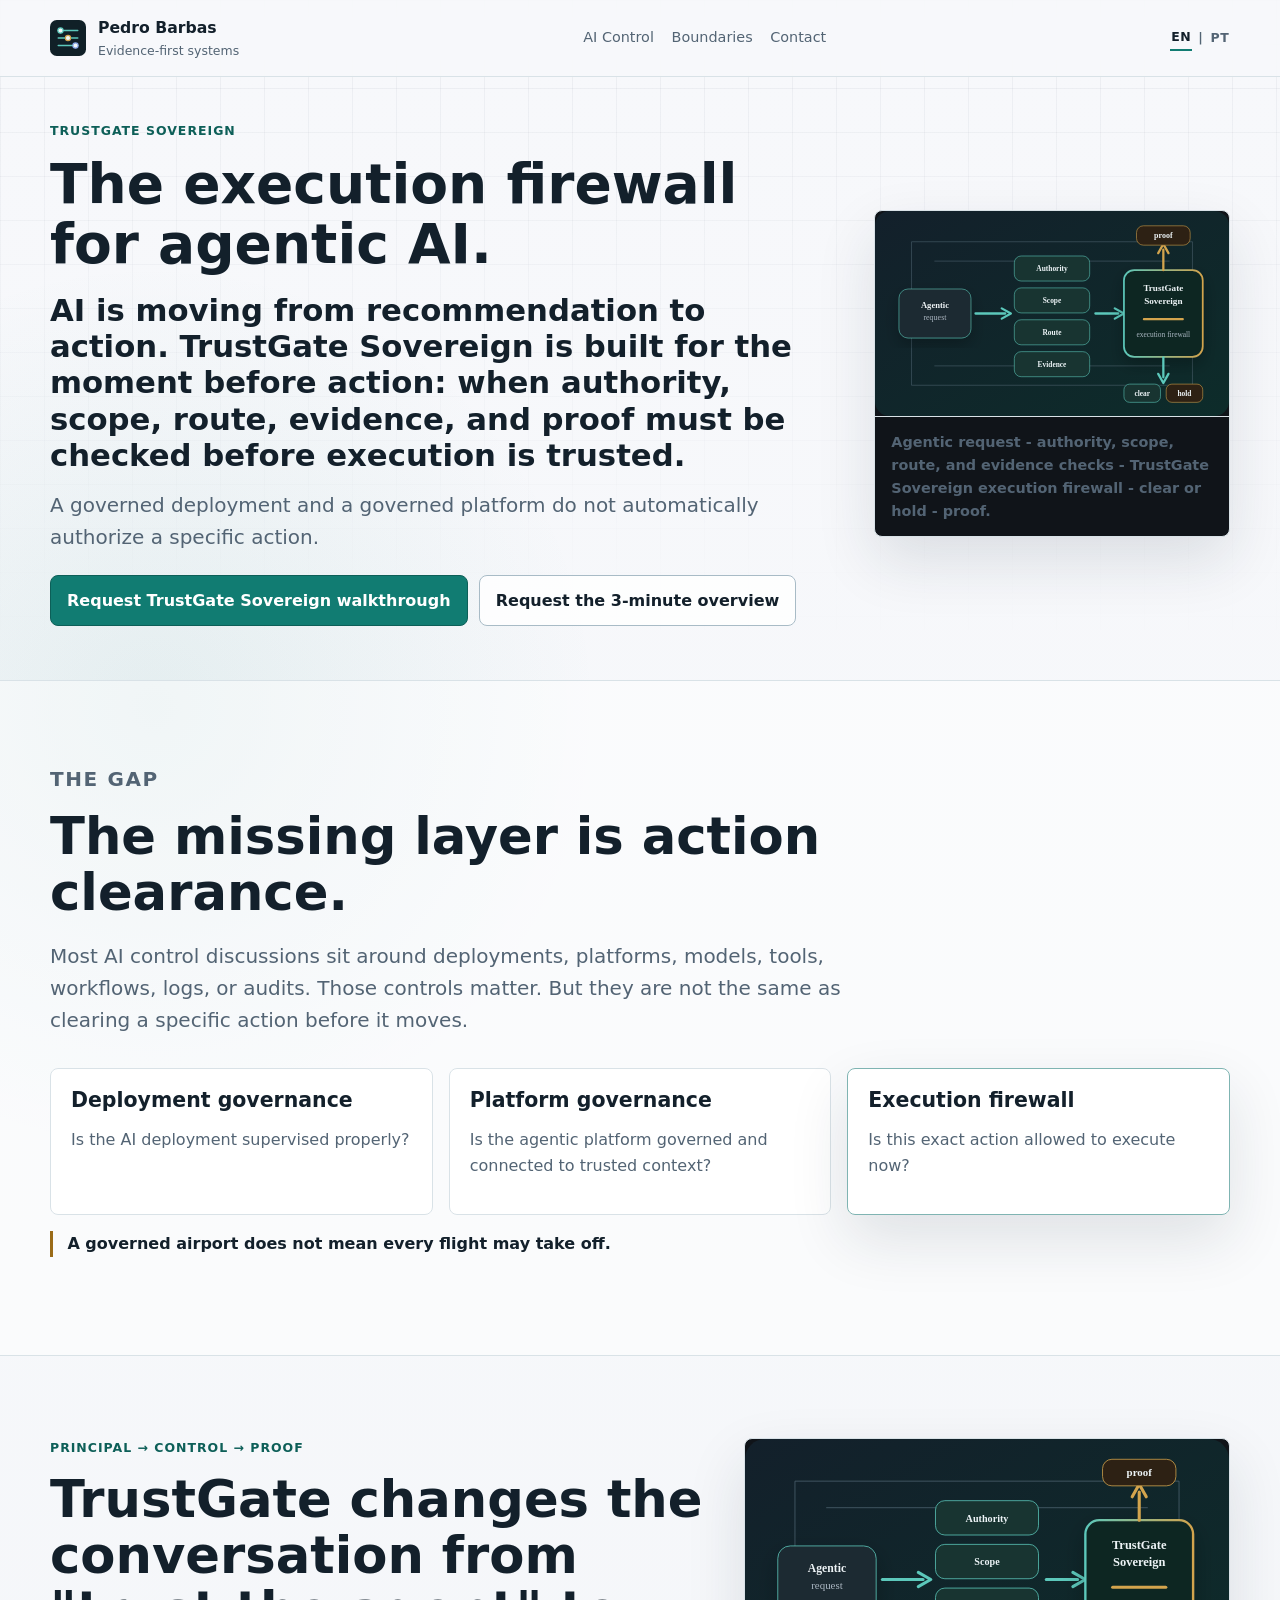
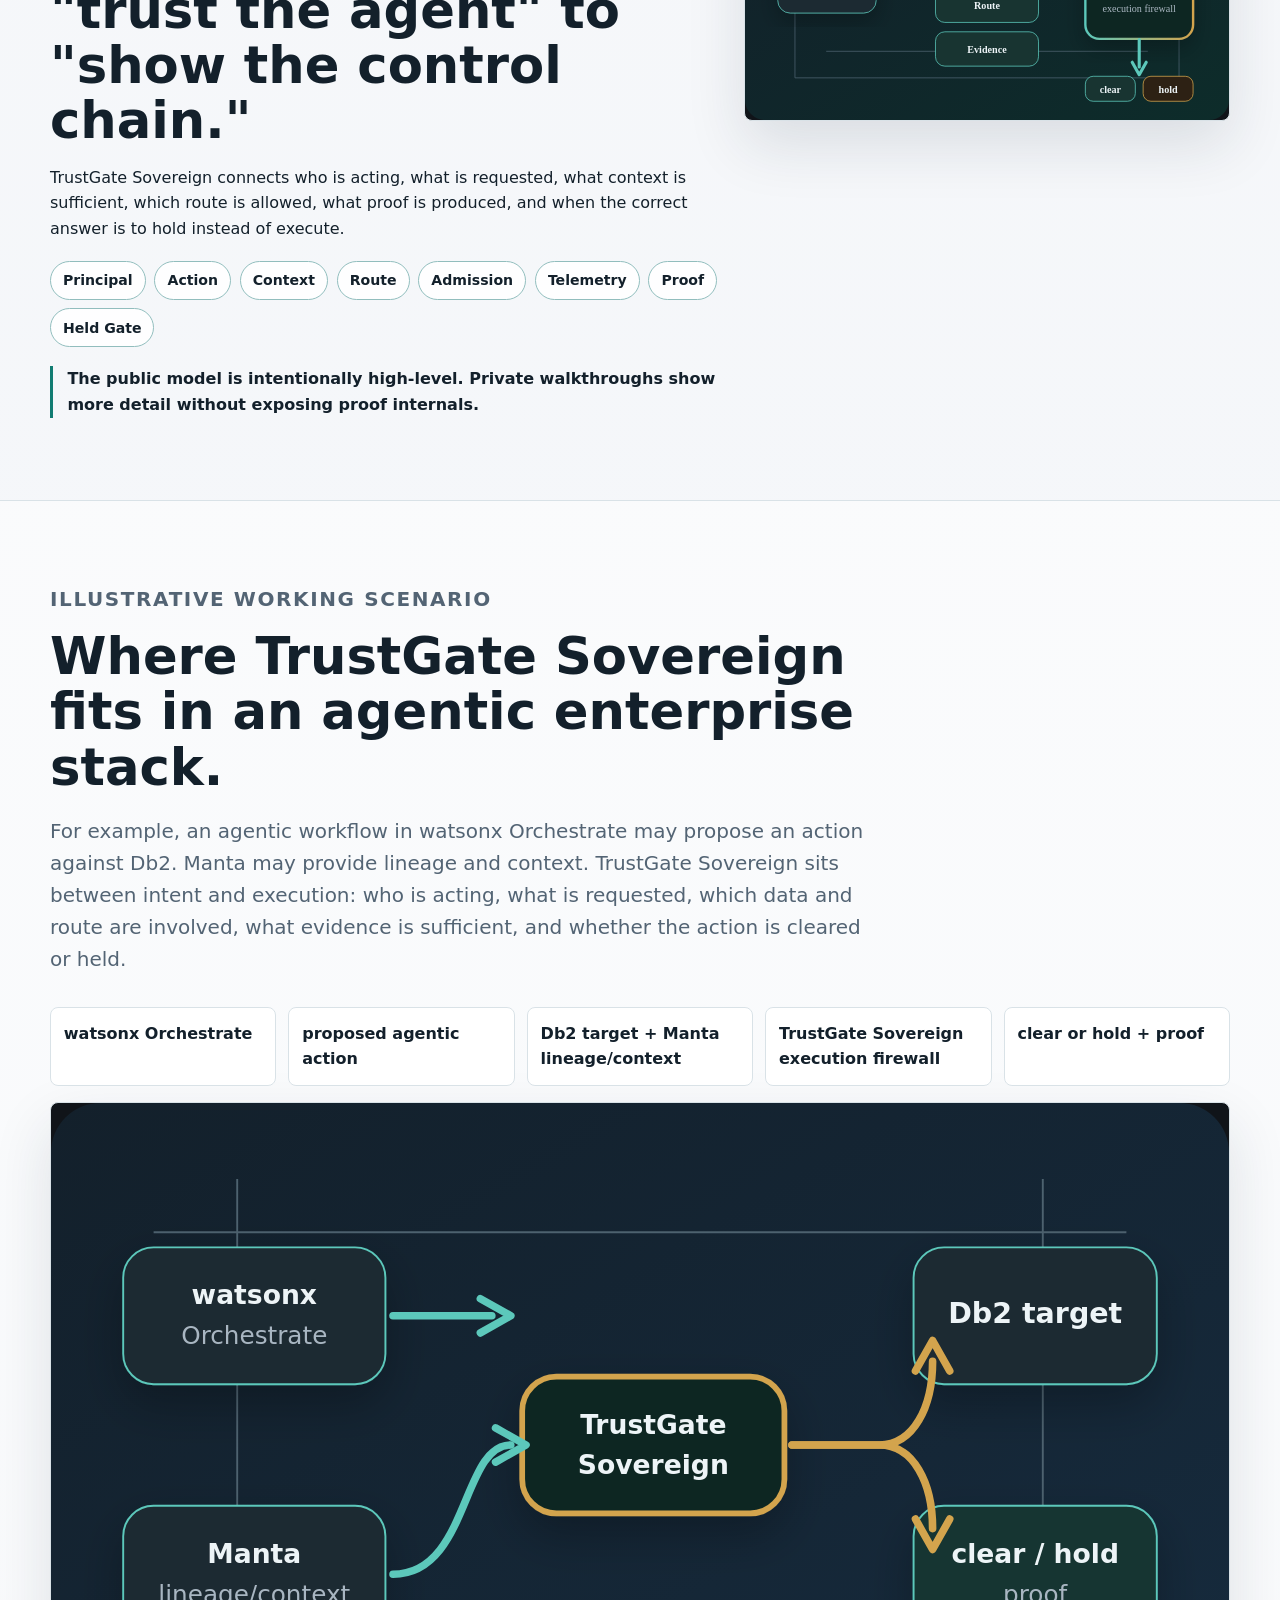
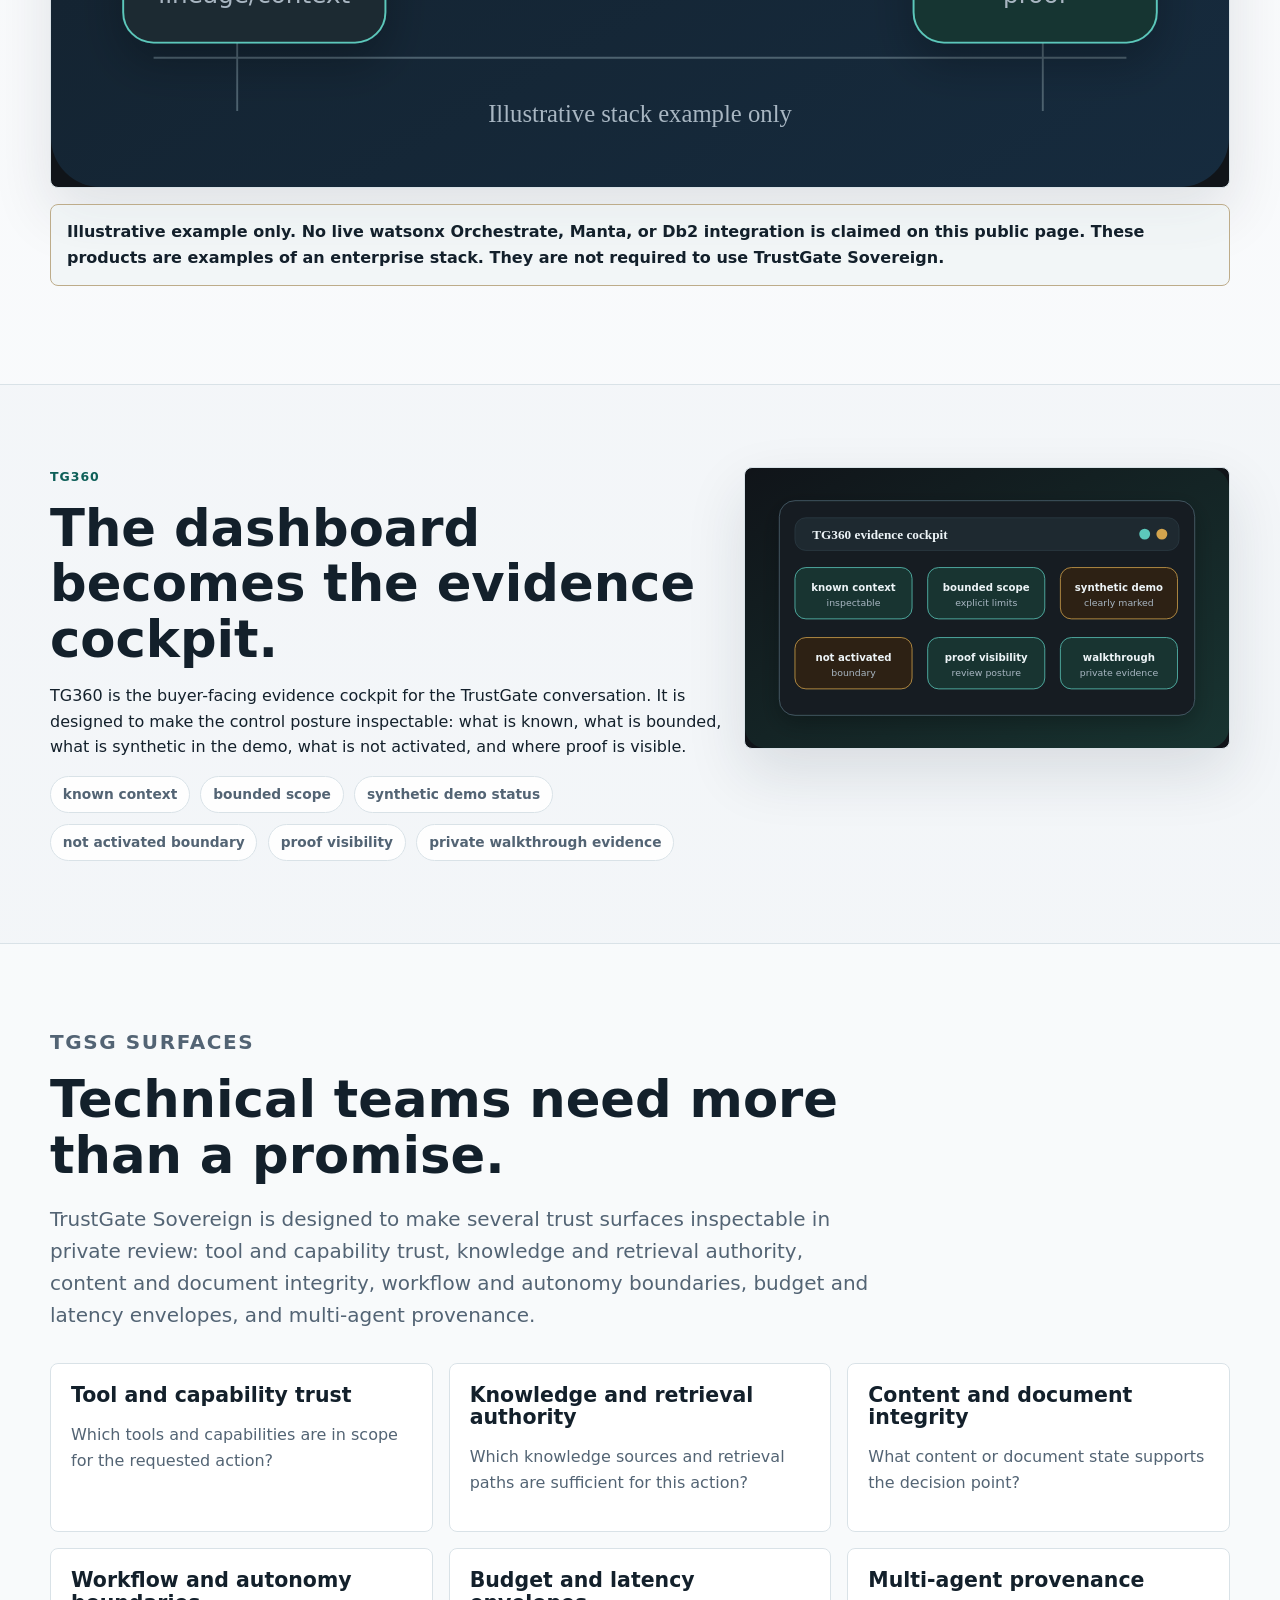
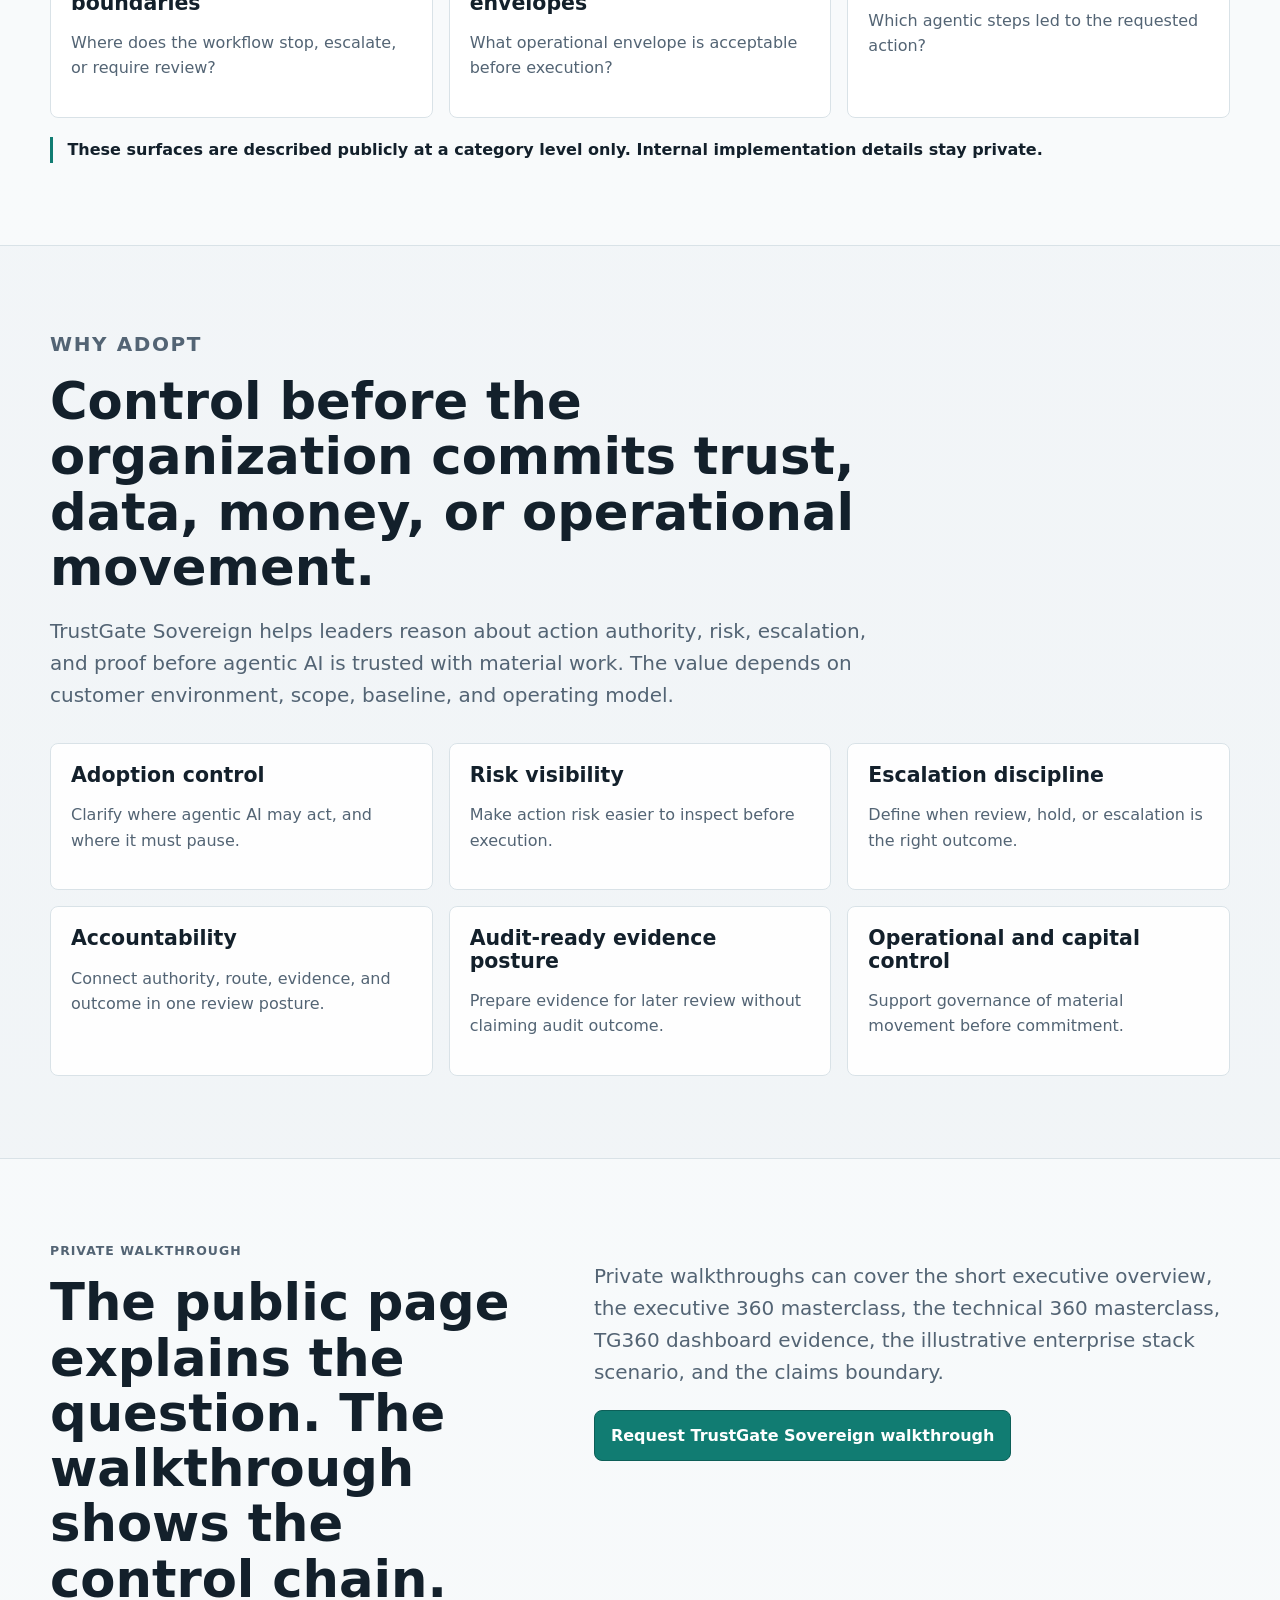
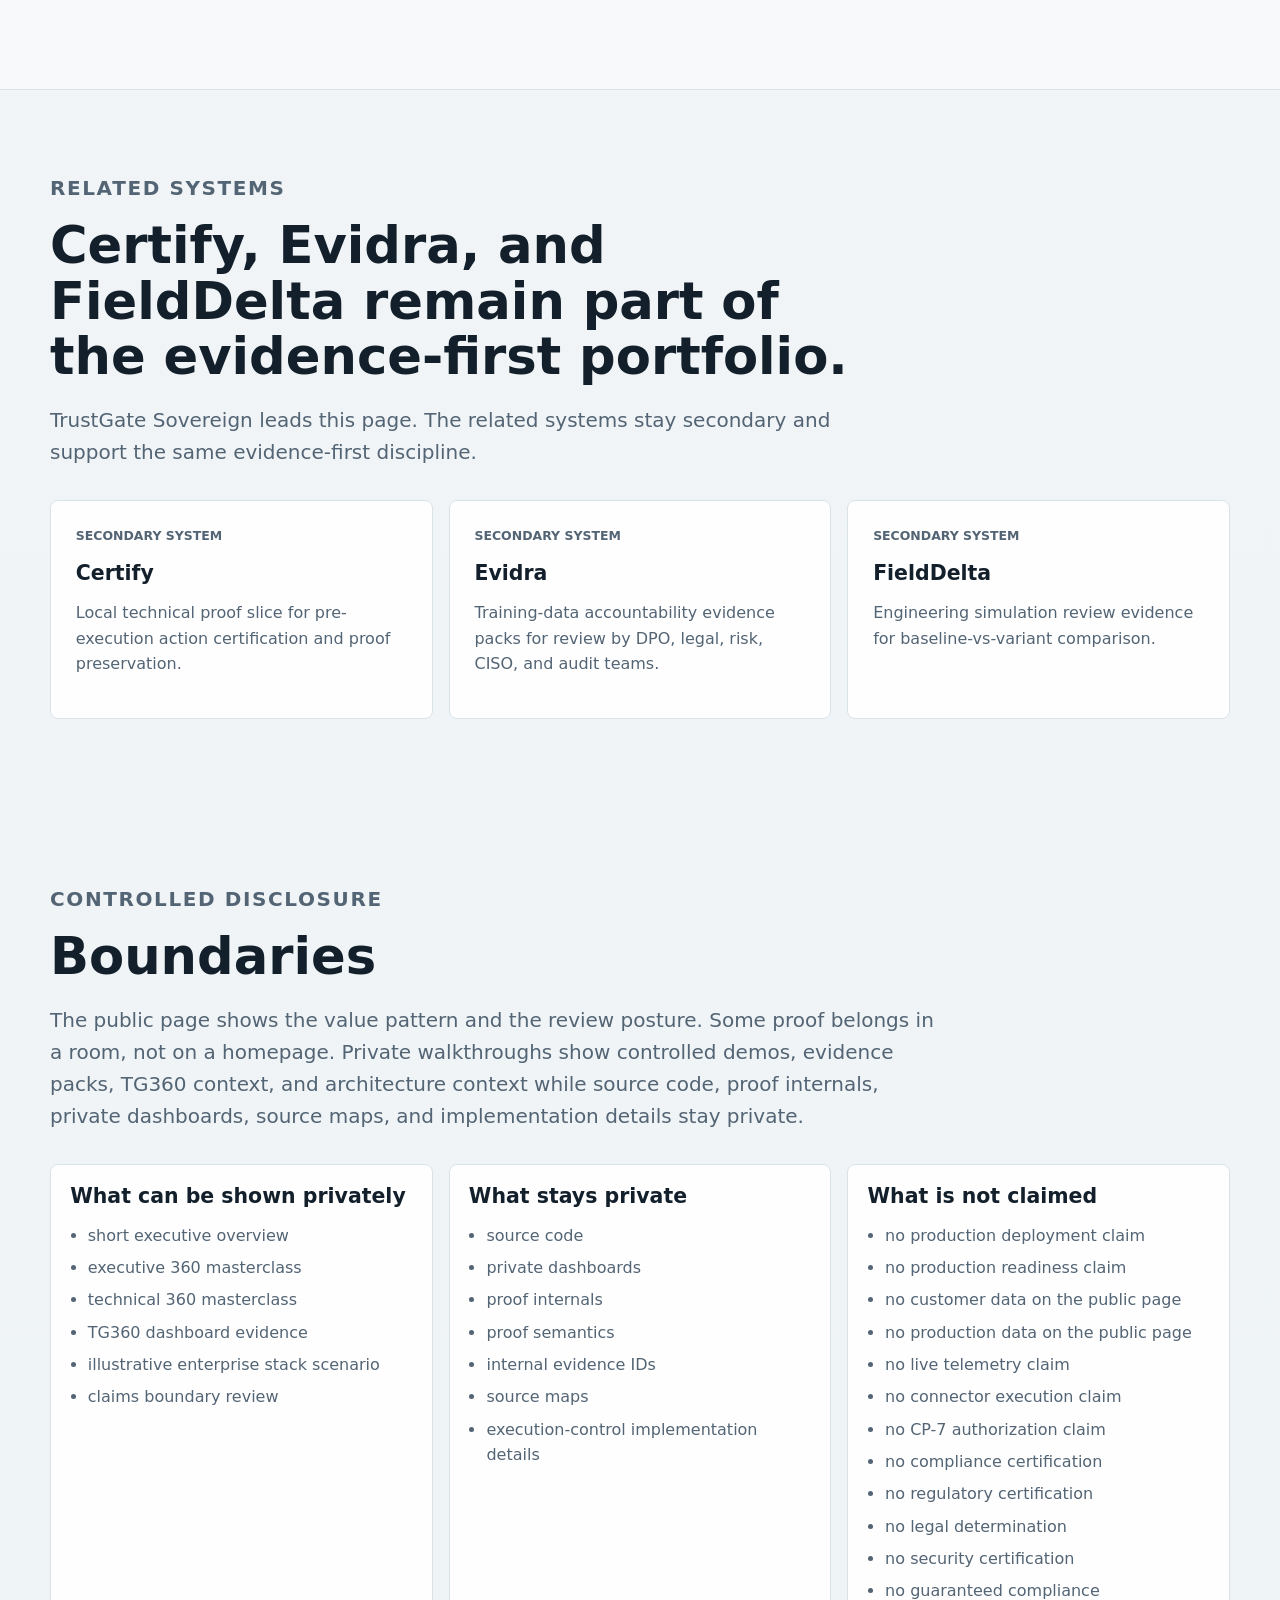
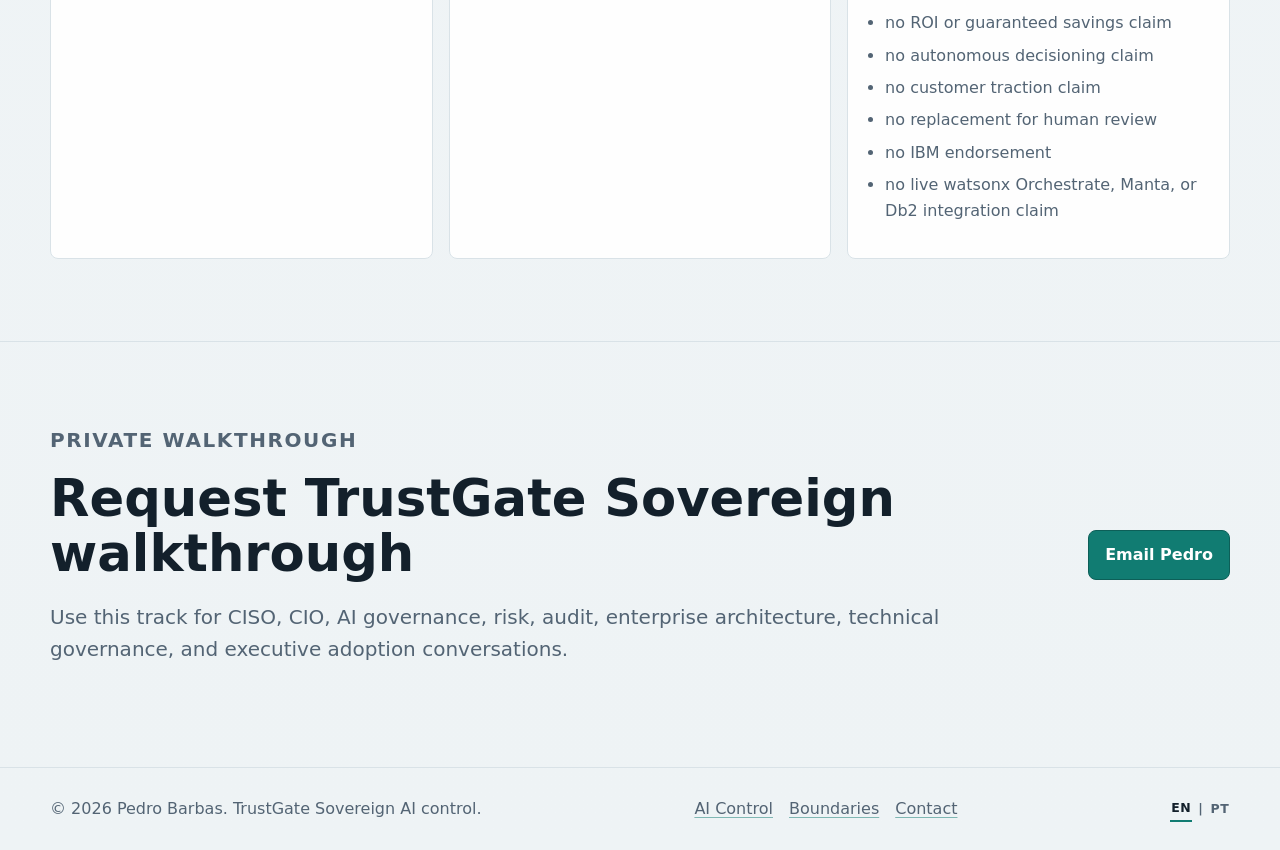
==== ai-control/index.html @ 062d4af6 "chore(public-surface): establish reviewed bilingual public baseline" ====
<!doctype html>
<html lang="en">
  <head>
    <meta charset="utf-8">
    <meta name="viewport" content="width=device-width, initial-scale=1">
    <title>TrustGate Sovereign | Execution firewall for agentic AI</title>
    <meta
      name="description"
      content="TrustGate Sovereign is the execution firewall for agentic AI: action clearance, control-chain evidence, TG360 cockpit review, and public-safe boundaries before execution is trusted."
    >
    <meta property="og:title" content="TrustGate Sovereign | Execution firewall for agentic AI">
    <meta
      property="og:description"
      content="Action clearance for agentic AI: Principal, Control, Proof, TG360 evidence cockpit, and controlled private walkthroughs."
    >
    <meta property="og:type" content="website">
    <meta property="og:image" content="../assets/og-image.svg">
    <meta name="twitter:card" content="summary_large_image">
    <link rel="icon" href="../assets/favicon.svg" type="image/svg+xml">
    <link rel="stylesheet" href="../styles.css">
    <link rel="alternate" hreflang="en" href="/ai-control/">
    <link rel="alternate" hreflang="pt-PT" href="/pt/ai-control/">
  </head>
  <body>
    <a class="skip-link" href="#main">Skip to content</a>

    <header class="site-header" aria-label="Primary">
      <nav class="nav-shell">
        <div class="brand-link" aria-label="Pedro Barbas">
          <img src="../assets/mark.svg" alt="" width="36" height="36">
          <span>
            <strong>Pedro Barbas</strong>
            <span>Evidence-first systems</span>
          </span>
        </div>
        <div class="nav-links" aria-label="Site sections">
          <a href="../ai-control/">AI Control</a>
          <a href="#boundaries">Boundaries</a>
          <a href="#contact">Contact</a>
        </div>
        <div class="language-switcher" aria-label="Language selector">
          <span class="current" aria-current="true">EN</span>
          <span aria-hidden="true">|</span>
          <a href="/pt/ai-control/" lang="pt-PT" hreflang="pt-PT">PT</a>
        </div>
      </nav>
    </header>

    <main id="main">
      <section class="hero track-hero sovereign-hero section-band" id="top" aria-labelledby="hero-title">
        <div class="page-shell track-hero-grid">
          <div class="hero-copy">
            <p class="eyebrow">TrustGate Sovereign</p>
            <h1 id="hero-title">The execution firewall for agentic AI.</h1>
            <p class="hero-statement">
              AI is moving from recommendation to action. TrustGate Sovereign is built for the moment before action: when authority, scope, route, evidence, and proof must be checked before execution is trusted.
            </p>
            <p class="hero-subtitle">
              A governed deployment and a governed platform do not automatically authorize a specific action.
            </p>
            <div class="cta-row">
              <a class="button primary" href="mailto:pedro.m.barbas@gmail.com?subject=TrustGate%20Sovereign%20private%20walkthrough">Request TrustGate Sovereign walkthrough</a>
              <a class="button secondary" href="mailto:pedro.m.barbas@gmail.com?subject=TrustGate%20Sovereign%203-minute%20overview">Request the 3-minute overview</a>
            </div>
          </div>

          <figure class="visual-panel hero-visual">
            <img
              src="../assets/trustgate-sovereign-execution-firewall.svg"
              alt="Abstract TrustGate Sovereign execution firewall from agentic request through checks, clear or hold, and proof."
              width="620"
              height="360"
            >
            <figcaption>Agentic request - authority, scope, route, and evidence checks - TrustGate Sovereign execution firewall - clear or hold - proof.</figcaption>
          </figure>
        </div>
      </section>

      <section class="section-band focus-band" aria-labelledby="gap-title">
        <div class="page-shell">
          <div class="section-heading">
            <p class="eyebrow">The gap</p>
            <h2 id="gap-title">The missing layer is action clearance.</h2>
            <p>
              Most AI control discussions sit around deployments, platforms, models, tools, workflows, logs, or audits. Those controls matter. But they are not the same as clearing a specific action before it moves.
            </p>
          </div>

          <div class="sovereign-grid">
            <article class="sovereign-card">
              <h3>Deployment governance</h3>
              <p>Is the AI deployment supervised properly?</p>
            </article>
            <article class="sovereign-card">
              <h3>Platform governance</h3>
              <p>Is the agentic platform governed and connected to trusted context?</p>
            </article>
            <article class="sovereign-card featured">
              <h3>Execution firewall</h3>
              <p>Is this exact action allowed to execute now?</p>
            </article>
          </div>

          <p class="sovereign-note">A governed airport does not mean every flight may take off.</p>
        </div>
      </section>

      <section class="section-band" aria-labelledby="chain-title">
        <div class="page-shell sovereign-visual-row">
          <div>
            <p class="eyebrow">Principal &rarr; Control &rarr; Proof</p>
            <h2 id="chain-title">TrustGate changes the conversation from "trust the agent" to "show the control chain."</h2>
            <p>
              TrustGate Sovereign connects who is acting, what is requested, what context is sufficient, which route is allowed, what proof is produced, and when the correct answer is to hold instead of execute.
            </p>
            <div class="control-chain" aria-label="TrustGate Sovereign control chain">
              <span>Principal</span>
              <span>Action</span>
              <span>Context</span>
              <span>Route</span>
              <span>Admission</span>
              <span>Telemetry</span>
              <span>Proof</span>
              <span>Held Gate</span>
            </div>
            <p class="boundary-note">The public model is intentionally high-level. Private walkthroughs show more detail without exposing proof internals.</p>
          </div>
          <figure class="visual-panel hero-visual">
            <img
              src="../assets/trustgate-sovereign-execution-firewall.svg"
              alt="Public-safe control chain from principal and action context to held gate and proof."
              width="620"
              height="360"
            >
          </figure>
        </div>
      </section>

      <section class="section-band focus-band" aria-labelledby="scenario-title">
        <div class="page-shell">
          <div class="section-heading">
            <p class="eyebrow">Illustrative working scenario</p>
            <h2 id="scenario-title">Where TrustGate Sovereign fits in an agentic enterprise stack.</h2>
            <p>
              For example, an agentic workflow in watsonx Orchestrate may propose an action against Db2. Manta may provide lineage and context. TrustGate Sovereign sits between intent and execution: who is acting, what is requested, which data and route are involved, what evidence is sufficient, and whether the action is cleared or held.
            </p>
          </div>

          <div class="sovereign-flow" aria-label="Illustrative enterprise stack flow">
            <span>watsonx Orchestrate</span>
            <span>proposed agentic action</span>
            <span>Db2 target + Manta lineage/context</span>
            <span>TrustGate Sovereign execution firewall</span>
            <span>clear or hold + proof</span>
          </div>

          <figure class="visual-panel hero-visual">
            <img
              src="../assets/trustgate-sovereign-working-example.svg"
              alt="Illustrative enterprise stack showing watsonx Orchestrate, Manta context, Db2, TrustGate Sovereign, clear or hold, and proof."
              width="620"
              height="360"
            >
          </figure>

          <p class="scenario-note">Illustrative example only. No live watsonx Orchestrate, Manta, or Db2 integration is claimed on this public page. These products are examples of an enterprise stack. They are not required to use TrustGate Sovereign.</p>
        </div>
      </section>

      <section class="section-band" aria-labelledby="tg360-title">
        <div class="page-shell sovereign-visual-row">
          <div>
            <p class="eyebrow">TG360</p>
            <h2 id="tg360-title">The dashboard becomes the evidence cockpit.</h2>
            <p>
              TG360 is the buyer-facing evidence cockpit for the TrustGate conversation. It is designed to make the control posture inspectable: what is known, what is bounded, what is synthetic in the demo, what is not activated, and where proof is visible.
            </p>
            <div class="chip-grid" aria-label="TG360 public evidence signals">
              <span>known context</span>
              <span>bounded scope</span>
              <span>synthetic demo status</span>
              <span>not activated boundary</span>
              <span>proof visibility</span>
              <span>private walkthrough evidence</span>
            </div>
          </div>
          <figure class="visual-panel hero-visual">
            <img
              src="../assets/tg360-evidence-cockpit.svg"
              alt="Abstract TG360 evidence cockpit with known context, bounded scope, synthetic demo status, not activated boundary, proof visibility, and private walkthrough evidence."
              width="620"
              height="360"
            >
          </figure>
        </div>
      </section>

      <section class="section-band focus-band" aria-labelledby="tgsg-title">
        <div class="page-shell">
          <div class="section-heading">
            <p class="eyebrow">TGSG surfaces</p>
            <h2 id="tgsg-title">Technical teams need more than a promise.</h2>
            <p>
              TrustGate Sovereign is designed to make several trust surfaces inspectable in private review: tool and capability trust, knowledge and retrieval authority, content and document integrity, workflow and autonomy boundaries, budget and latency envelopes, and multi-agent provenance.
            </p>
          </div>
          <div class="sovereign-grid">
            <article class="sovereign-card"><h3>Tool and capability trust</h3><p>Which tools and capabilities are in scope for the requested action?</p></article>
            <article class="sovereign-card"><h3>Knowledge and retrieval authority</h3><p>Which knowledge sources and retrieval paths are sufficient for this action?</p></article>
            <article class="sovereign-card"><h3>Content and document integrity</h3><p>What content or document state supports the decision point?</p></article>
            <article class="sovereign-card"><h3>Workflow and autonomy boundaries</h3><p>Where does the workflow stop, escalate, or require review?</p></article>
            <article class="sovereign-card"><h3>Budget and latency envelopes</h3><p>What operational envelope is acceptable before execution?</p></article>
            <article class="sovereign-card"><h3>Multi-agent provenance</h3><p>Which agentic steps led to the requested action?</p></article>
          </div>
          <p class="boundary-note">These surfaces are described publicly at a category level only. Internal implementation details stay private.</p>
        </div>
      </section>

      <section class="section-band" aria-labelledby="adopt-title">
        <div class="page-shell">
          <div class="section-heading">
            <p class="eyebrow">Why adopt</p>
            <h2 id="adopt-title">Control before the organization commits trust, data, money, or operational movement.</h2>
            <p>
              TrustGate Sovereign helps leaders reason about action authority, risk, escalation, and proof before agentic AI is trusted with material work. The value depends on customer environment, scope, baseline, and operating model.
            </p>
          </div>
          <div class="sovereign-grid">
            <article class="sovereign-card"><h3>Adoption control</h3><p>Clarify where agentic AI may act, and where it must pause.</p></article>
            <article class="sovereign-card"><h3>Risk visibility</h3><p>Make action risk easier to inspect before execution.</p></article>
            <article class="sovereign-card"><h3>Escalation discipline</h3><p>Define when review, hold, or escalation is the right outcome.</p></article>
            <article class="sovereign-card"><h3>Accountability</h3><p>Connect authority, route, evidence, and outcome in one review posture.</p></article>
            <article class="sovereign-card"><h3>Audit-ready evidence posture</h3><p>Prepare evidence for later review without claiming audit outcome.</p></article>
            <article class="sovereign-card"><h3>Operational and capital control</h3><p>Support governance of material movement before commitment.</p></article>
          </div>
        </div>
      </section>

      <section class="section-band focus-band" aria-labelledby="walkthrough-title">
        <div class="page-shell split-section">
          <div>
            <p class="eyebrow">Private walkthrough</p>
            <h2 id="walkthrough-title">The public page explains the question. The walkthrough shows the control chain.</h2>
          </div>
          <div>
            <p class="section-lead">
              Private walkthroughs can cover the short executive overview, the executive 360 masterclass, the technical 360 masterclass, TG360 dashboard evidence, the illustrative enterprise stack scenario, and the claims boundary.
            </p>
            <div class="cta-row">
              <a class="button primary" href="mailto:pedro.m.barbas@gmail.com?subject=TrustGate%20Sovereign%20private%20walkthrough">Request TrustGate Sovereign walkthrough</a>
            </div>
          </div>
        </div>
      </section>

      <section class="section-band" aria-labelledby="related-title">
        <div class="page-shell">
          <div class="section-heading">
            <p class="eyebrow">Related systems</p>
            <h2 id="related-title">Certify, Evidra, and FieldDelta remain part of the evidence-first portfolio.</h2>
            <p>
              TrustGate Sovereign leads this page. The related systems stay secondary and support the same evidence-first discipline.
            </p>
          </div>
          <div class="secondary-system-grid">
            <article class="system-card">
              <div class="card-topline"><span>secondary system</span></div>
              <h3>Certify</h3>
              <p>Local technical proof slice for pre-execution action certification and proof preservation.</p>
            </article>
            <article class="system-card">
              <div class="card-topline"><span>secondary system</span></div>
              <h3>Evidra</h3>
              <p>Training-data accountability evidence packs for review by DPO, legal, risk, CISO, and audit teams.</p>
            </article>
            <article class="system-card">
              <div class="card-topline"><span>secondary system</span></div>
              <h3>FieldDelta</h3>
              <p>Engineering simulation review evidence for baseline-vs-variant comparison.</p>
            </article>
          </div>
        </div>
      </section>

      <section class="section-band" id="boundaries" aria-labelledby="boundaries-title">
        <div class="page-shell">
          <div class="section-heading compact">
            <p class="eyebrow">Controlled disclosure</p>
            <h2 id="boundaries-title">Boundaries</h2>
            <p>
              The public page shows the value pattern and the review posture. Some proof belongs in a room, not on a homepage. Private walkthroughs show controlled demos, evidence packs, TG360 context, and architecture context while source code, proof internals, private dashboards, source maps, and implementation details stay private.
            </p>
          </div>

          <div class="boundary-grid">
            <article>
              <h3>What can be shown privately</h3>
              <ul>
                <li>short executive overview</li>
                <li>executive 360 masterclass</li>
                <li>technical 360 masterclass</li>
                <li>TG360 dashboard evidence</li>
                <li>illustrative enterprise stack scenario</li>
                <li>claims boundary review</li>
              </ul>
            </article>
            <article>
              <h3>What stays private</h3>
              <ul>
                <li>source code</li>
                <li>private dashboards</li>
                <li>proof internals</li>
                <li>proof semantics</li>
                <li>internal evidence IDs</li>
                <li>source maps</li>
                <li>execution-control implementation details</li>
              </ul>
            </article>
            <article>
              <h3>What is not claimed</h3>
              <ul>
                <li>no production deployment claim</li>
                <li>no production readiness claim</li>
                <li>no customer data on the public page</li>
                <li>no production data on the public page</li>
                <li>no live telemetry claim</li>
                <li>no connector execution claim</li>
                <li>no CP-7 authorization claim</li>
                <li>no compliance certification</li>
                <li>no regulatory certification</li>
                <li>no legal determination</li>
                <li>no security certification</li>
                <li>no guaranteed compliance</li>
                <li>no ROI or guaranteed savings claim</li>
                <li>no autonomous decisioning claim</li>
                <li>no customer traction claim</li>
                <li>no replacement for human review</li>
                <li>no IBM endorsement</li>
                <li>no live watsonx Orchestrate, Manta, or Db2 integration claim</li>
              </ul>
            </article>
          </div>
        </div>
      </section>

      <section class="section-band contact-band" id="contact" aria-labelledby="contact-title">
        <div class="page-shell contact-shell">
          <div>
            <p class="eyebrow">Private walkthrough</p>
            <h2 id="contact-title">Request TrustGate Sovereign walkthrough</h2>
            <p>
              Use this track for CISO, CIO, AI governance, risk, audit, enterprise architecture, technical governance, and executive adoption conversations.
            </p>
          </div>
          <div class="contact-actions" aria-label="Contact options">
            <a class="button primary" href="mailto:pedro.m.barbas@gmail.com?subject=TrustGate%20Sovereign%20private%20walkthrough">Email Pedro</a>
          </div>
        </div>
      </section>
    </main>

    <footer class="site-footer">
      <div class="page-shell footer-shell">
        <p>&copy; 2026 Pedro Barbas. TrustGate Sovereign AI control.</p>
        <nav aria-label="Footer">
          <a href="../ai-control/">AI Control</a>
          <a href="#boundaries">Boundaries</a>
          <a href="#contact">Contact</a>
        </nav>
        <div class="language-switcher" aria-label="Language selector">
          <span class="current" aria-current="true">EN</span>
          <span aria-hidden="true">|</span>
          <a href="/pt/ai-control/" lang="pt-PT" hreflang="pt-PT">PT</a>
        </div>
      </div>
    </footer>
  </body>
</html>
---- styles.css ----
:root {
  color-scheme: light dark;
  --bg: #f7f8fb;
  --panel: #ffffff;
  --panel-strong: #eef3f5;
  --text: #13202b;
  --muted: #536474;
  --line: #d9e2e7;
  --line-strong: #a8bbc6;
  --accent: #117c72;
  --accent-strong: #0d5f58;
  --accent-soft: #dcefed;
  --gold: #9a6b18;
  --blue: #3b5f98;
  --shadow: 0 24px 60px rgba(28, 45, 58, 0.12);
  --radius: 8px;
  --max: 1180px;
}

@media (prefers-color-scheme: dark) {
  :root {
    --bg: #101419;
    --panel: #171d23;
    --panel-strong: #1e2930;
    --text: #edf4f7;
    --muted: #a8b6c2;
    --line: #2b3a43;
    --line-strong: #4d626f;
    --accent: #5cc8bb;
    --accent-strong: #8de0d6;
    --accent-soft: #183431;
    --gold: #d3a44d;
    --blue: #89a8e8;
    --shadow: 0 24px 60px rgba(0, 0, 0, 0.34);
  }
}

* {
  box-sizing: border-box;
}

html {
  scroll-behavior: smooth;
}

body {
  margin: 0;
  background:
    radial-gradient(circle at 12% 8%, rgba(17, 124, 114, 0.08), transparent 28rem),
    linear-gradient(180deg, var(--bg) 0%, var(--panel-strong) 100%);
  color: var(--text);
  font-family: ui-sans-serif, system-ui, -apple-system, BlinkMacSystemFont, "Segoe UI", sans-serif;
  line-height: 1.6;
}

body::before {
  position: fixed;
  inset: 0;
  z-index: -1;
  content: "";
  background-image:
    linear-gradient(rgba(83, 100, 116, 0.08) 1px, transparent 1px),
    linear-gradient(90deg, rgba(83, 100, 116, 0.08) 1px, transparent 1px);
  background-size: 44px 44px;
  mask-image: linear-gradient(180deg, rgba(0, 0, 0, 0.9), transparent 72%);
}

a {
  color: inherit;
  text-decoration-color: rgba(17, 124, 114, 0.5);
  text-underline-offset: 0.18em;
}

a:hover {
  text-decoration-color: currentColor;
}

a:focus-visible,
button:focus-visible {
  outline: 3px solid var(--accent);
  outline-offset: 4px;
}

.skip-link {
  position: absolute;
  top: 1rem;
  left: 1rem;
  z-index: 20;
  padding: 0.65rem 0.9rem;
  background: var(--panel);
  border: 1px solid var(--line);
  border-radius: var(--radius);
  transform: translateY(-140%);
}

.skip-link:focus {
  transform: translateY(0);
}

.site-header {
  position: sticky;
  top: 0;
  z-index: 10;
  border-bottom: 1px solid var(--line);
  background: color-mix(in srgb, var(--bg) 86%, transparent);
  backdrop-filter: blur(16px);
}

.nav-shell,
.page-shell {
  width: min(100% - 32px, var(--max));
  margin: 0 auto;
}

.nav-shell {
  display: flex;
  min-height: 76px;
  align-items: center;
  justify-content: space-between;
  gap: 1.5rem;
}

.brand-link {
  display: inline-flex;
  align-items: center;
  gap: 0.75rem;
  text-decoration: none;
}

.brand-link img {
  flex: 0 0 auto;
}

.brand-link strong,
.brand-link span span {
  display: block;
}

.brand-link strong {
  font-size: 0.98rem;
  letter-spacing: 0;
}

.brand-link span span {
  color: var(--muted);
  font-size: 0.78rem;
}

.nav-links {
  display: flex;
  flex-wrap: wrap;
  justify-content: flex-end;
  gap: 0.85rem 1.1rem;
  color: var(--muted);
  font-size: 0.9rem;
}

.nav-links a {
  text-decoration: none;
}

.language-switcher {
  display: inline-flex;
  align-items: center;
  gap: 0.4rem;
  color: var(--muted);
  font-size: 0.78rem;
  font-weight: 700;
  letter-spacing: 0.04em;
  text-transform: uppercase;
  white-space: nowrap;
}

.language-switcher a,
.language-switcher .current {
  padding: 0.1rem 0.05rem;
  text-decoration: none;
}

.language-switcher .current {
  color: var(--text);
  border-bottom: 2px solid var(--accent);
}

.language-switcher a:hover {
  color: var(--text);
}

.language-switcher a:focus-visible {
  outline: 3px solid var(--accent);
  outline-offset: 4px;
}

.section-band {
  padding: 82px 0;
}

.hero {
  min-height: auto;
  display: flex;
  align-items: center;
  padding: 44px 0 32px;
}

.hero-grid {
  display: grid;
  grid-template-columns: minmax(0, 1fr) minmax(300px, 0.52fr);
  gap: clamp(2rem, 4vw, 3.5rem);
  align-items: center;
}

.eyebrow {
  margin: 0 0 0.9rem;
  color: var(--accent-strong);
  font-size: 0.78rem;
  font-weight: 760;
  letter-spacing: 0.08em;
  text-transform: uppercase;
}

h1,
h2,
h3,
h4,
p {
  overflow-wrap: anywhere;
}

h1,
h2,
h3,
h4 {
  margin: 0;
  line-height: 1.08;
  letter-spacing: 0;
}

h1 {
  max-width: 980px;
  font-size: clamp(2.55rem, 4.3vw, 4.25rem);
}

h2 {
  font-size: clamp(2rem, 4vw, 3.6rem);
}

h3 {
  font-size: clamp(1.15rem, 1.6vw, 1.45rem);
}

h4 {
  font-size: 0.96rem;
}

.hero-subtitle,
.section-lead,
.section-heading p,
.contact-shell p {
  color: var(--muted);
  font-size: clamp(1.05rem, 1.6vw, 1.25rem);
}

.hero-subtitle {
  max-width: 760px;
  margin: 1rem 0 0;
}

.hub-hero {
  padding-bottom: 24px;
}

.hub-hero-grid,
.track-hero-grid {
  display: grid;
  grid-template-columns: minmax(0, 1fr) minmax(280px, 0.46fr);
  gap: clamp(2rem, 4vw, 3.5rem);
  align-items: center;
}

.identity-line {
  margin: 0.45rem 0 0;
  color: var(--muted);
  font-size: clamp(1.35rem, 2.4vw, 2rem);
  font-weight: 760;
}

.tagline {
  margin: 1.1rem 0 0;
  color: var(--accent-strong);
  font-size: clamp(1rem, 1.4vw, 1.18rem);
  font-weight: 820;
}

.hub-note {
  border: 1px solid color-mix(in srgb, var(--accent) 42%, var(--line));
  border-radius: var(--radius);
  padding: clamp(1rem, 2.2vw, 1.35rem);
  background: color-mix(in srgb, var(--panel) 90%, transparent);
  box-shadow: var(--shadow);
}

.hub-note span,
.route-kicker {
  display: block;
  color: var(--accent-strong);
  font-size: 0.76rem;
  font-weight: 840;
  letter-spacing: 0.08em;
  text-transform: uppercase;
}

.hub-note strong {
  display: block;
  margin-top: 0.7rem;
  font-size: clamp(1.15rem, 2vw, 1.55rem);
  line-height: 1.18;
}

.hero-statement {
  max-width: 900px;
  margin: 1.1rem 0 0;
  color: var(--text);
  font-size: clamp(1.35rem, 2.4vw, 2.05rem);
  font-weight: 820;
  line-height: 1.18;
}

.badge-row,
.cta-row,
.contact-actions {
  display: flex;
  flex-wrap: wrap;
  gap: 0.7rem;
}

.badge-row {
  margin: 1.2rem 0 0;
}

.badge-row span {
  display: inline-flex;
  min-height: 34px;
  align-items: center;
  border: 1px solid var(--line);
  border-radius: 999px;
  padding: 0.38rem 0.7rem;
  background: color-mix(in srgb, var(--panel) 78%, transparent);
  color: var(--muted);
  font-size: 0.84rem;
  font-weight: 680;
}

.cta-row {
  margin: 1.4rem 0 0;
}

.button {
  display: inline-flex;
  min-height: 46px;
  align-items: center;
  justify-content: center;
  border: 1px solid var(--line-strong);
  border-radius: var(--radius);
  padding: 0.72rem 1rem;
  font-weight: 760;
  text-decoration: none;
  text-align: center;
  overflow-wrap: anywhere;
  transition: background 140ms ease, border-color 140ms ease, transform 140ms ease;
}

.button:hover {
  transform: translateY(-1px);
}

.button.primary {
  border-color: var(--accent-strong);
  background: var(--accent);
  color: #ffffff;
}

.button.secondary {
  background: color-mix(in srgb, var(--panel) 80%, transparent);
}

.evidence-panel,
.visual-panel {
  border: 1px solid var(--line);
  border-radius: var(--radius);
  background: color-mix(in srgb, var(--panel) 88%, transparent);
  box-shadow: var(--shadow);
  overflow: hidden;
}

.visual-panel,
.card-visual {
  margin: 0;
}

.visual-panel img,
.card-visual img {
  display: block;
  width: 100%;
  height: auto;
}

.hero-visual {
  background: #101419;
}

.hero-visual figcaption {
  border-top: 1px solid var(--line);
  padding: 0.85rem 1rem;
  color: var(--muted);
  font-size: 0.9rem;
  font-weight: 680;
}

.route-band {
  padding-top: 42px;
}

.router-heading {
  max-width: 760px;
}

.route-grid {
  display: grid;
  grid-template-columns: repeat(2, minmax(0, 1fr));
  gap: 1rem;
  align-items: stretch;
}

.route-card {
  display: flex;
  min-height: 100%;
  flex-direction: column;
  gap: 1rem;
  border: 1px solid var(--line);
  border-radius: var(--radius);
  padding: clamp(1.15rem, 2.4vw, 1.55rem);
  background: color-mix(in srgb, var(--panel) 90%, transparent);
  border-color: color-mix(in srgb, var(--accent) 48%, var(--line));
  box-shadow: var(--shadow);
}

.route-card h3 {
  margin: 0;
  font-size: clamp(1.35rem, 2.1vw, 1.8rem);
}

.route-card p {
  margin: 0;
}

.route-card p:not(.route-kicker) {
  color: var(--muted);
}

.route-lead {
  color: var(--text);
  font-size: clamp(1.1rem, 1.7vw, 1.35rem);
  font-weight: 780;
}

.route-product-line {
  color: var(--text);
  font-weight: 760;
}

.route-card .button {
  align-self: flex-start;
  margin-top: auto;
}

.route-visual,
.route-icon {
  margin: 0;
  border: 1px solid var(--line);
  border-radius: var(--radius);
  background: #101419;
  overflow: hidden;
}

.route-visual img,
.route-icon img {
  display: block;
  width: 100%;
  height: auto;
}

.secondary-audience {
  font-size: 0.94rem;
}

.principle-strip h2 {
  max-width: 1000px;
  font-size: clamp(1.45rem, 2.7vw, 2.6rem);
}

.principle-strip p {
  max-width: 820px;
  color: var(--muted);
}

.boundaries-compact {
  padding-top: 58px;
}

.chip-grid {
  display: flex;
  flex-wrap: wrap;
  gap: 0.65rem;
}

.chip-grid span {
  display: inline-flex;
  min-height: 36px;
  align-items: center;
  border: 1px solid var(--line);
  border-radius: 999px;
  padding: 0.42rem 0.74rem;
  background: color-mix(in srgb, var(--panel) 86%, transparent);
  color: var(--muted);
  font-size: 0.86rem;
  font-weight: 760;
}

.track-hero {
  padding-bottom: 54px;
}

.country-grid,
.review-grid {
  display: grid;
  grid-template-columns: repeat(2, minmax(0, 1fr));
  gap: 1rem;
}

.country-card,
.review-grid article {
  border: 1px solid var(--line);
  border-radius: var(--radius);
  padding: clamp(1.05rem, 2vw, 1.35rem);
  background: color-mix(in srgb, var(--panel) 88%, transparent);
}

.country-card-primary {
  border-color: color-mix(in srgb, var(--accent) 45%, var(--line));
  box-shadow: var(--shadow);
}

.country-card span {
  display: block;
  margin-bottom: 0.8rem;
  color: var(--gold);
  font-size: 0.82rem;
  font-weight: 860;
}

.country-card p,
.review-grid p {
  color: var(--muted);
}

.not-claimed-band {
  border-block: 1px solid var(--line);
  background: color-mix(in srgb, var(--panel) 50%, transparent);
}

.boundary-grid.two-column {
  grid-template-columns: repeat(2, minmax(0, 1fr));
}

.system-stack {
  display: grid;
  gap: 1rem;
}

.system-card-lead {
  border-color: color-mix(in srgb, var(--accent) 42%, var(--line));
  box-shadow: var(--shadow);
}

.system-layout {
  display: grid;
  grid-template-columns: minmax(0, 1fr) minmax(280px, 0.78fr);
  gap: 1.25rem;
  align-items: start;
}

.sovereign-hero .hero-statement {
  max-width: 920px;
}

.sovereign-hero .hero-subtitle {
  max-width: 840px;
}

.sovereign-note {
  margin-top: 1rem;
  border-left: 3px solid var(--gold);
  padding-left: 0.9rem;
  color: var(--text);
  font-weight: 760;
}

.sovereign-grid {
  display: grid;
  grid-template-columns: repeat(3, minmax(0, 1fr));
  gap: 1rem;
}

.sovereign-card {
  border: 1px solid var(--line);
  border-radius: var(--radius);
  padding: clamp(1rem, 2vw, 1.25rem);
  background: color-mix(in srgb, var(--panel) 88%, transparent);
}

.sovereign-card.featured {
  border-color: color-mix(in srgb, var(--accent) 45%, var(--line));
  box-shadow: var(--shadow);
}

.sovereign-card p {
  color: var(--muted);
}

.control-chain {
  display: flex;
  flex-wrap: wrap;
  gap: 0.55rem;
  margin: 1.2rem 0;
}

.control-chain span {
  display: inline-flex;
  min-height: 38px;
  align-items: center;
  border: 1px solid color-mix(in srgb, var(--accent) 36%, var(--line));
  border-radius: 999px;
  padding: 0.45rem 0.75rem;
  background: color-mix(in srgb, var(--panel) 86%, transparent);
  color: var(--text);
  font-size: 0.88rem;
  font-weight: 790;
}

.sovereign-flow {
  display: grid;
  grid-template-columns: repeat(5, minmax(0, 1fr));
  gap: 0.75rem;
  margin: 1rem 0;
}

.sovereign-flow span {
  min-height: 64px;
  border: 1px solid var(--line);
  border-radius: var(--radius);
  padding: 0.8rem;
  background: color-mix(in srgb, var(--panel) 88%, transparent);
  color: var(--text);
  font-weight: 760;
}

.scenario-note {
  margin-top: 1rem;
  border: 1px solid color-mix(in srgb, var(--gold) 45%, var(--line));
  border-radius: var(--radius);
  padding: 0.9rem 1rem;
  background: color-mix(in srgb, var(--panel-strong) 64%, transparent);
  color: var(--text);
  font-weight: 720;
}

.sovereign-visual-row {
  display: grid;
  grid-template-columns: minmax(0, 1fr) minmax(300px, 0.72fr);
  gap: 1.25rem;
  align-items: start;
}

.secondary-system-grid {
  display: grid;
  grid-template-columns: repeat(3, minmax(0, 1fr));
  gap: 1rem;
}

.panel-header {
  display: flex;
  justify-content: space-between;
  gap: 1rem;
  border-bottom: 1px solid var(--line);
  padding: 0.85rem 1rem;
  color: var(--muted);
  font-size: 0.76rem;
  font-weight: 760;
  letter-spacing: 0.06em;
  text-transform: uppercase;
}

.chain-list {
  display: grid;
  gap: 0;
  margin: 0;
  padding: 0;
  list-style: none;
}

.chain-list li {
  display: grid;
  grid-template-columns: 42px 1fr;
  gap: 0.25rem 0.9rem;
  padding: 1.1rem;
  border-bottom: 1px solid var(--line);
}

.chain-list li:last-child {
  border-bottom: 0;
}

.chain-list span {
  grid-row: 1 / span 2;
  color: var(--gold);
  font-size: 0.82rem;
  font-weight: 800;
}

.chain-list strong {
  line-height: 1.25;
}

.chain-list p {
  margin: 0.15rem 0 0;
  color: var(--muted);
  font-size: 0.94rem;
}

.split-section {
  display: grid;
  grid-template-columns: minmax(0, 0.86fr) minmax(320px, 1.14fr);
  gap: clamp(2rem, 5vw, 5rem);
  align-items: start;
}

.section-lead {
  margin: 1.2rem 0 0.8rem;
}

.focus-card,
.system-card,
.boundary-grid article {
  border: 1px solid var(--line);
  border-radius: var(--radius);
  background: color-mix(in srgb, var(--panel) 90%, transparent);
}

.focus-card {
  padding: clamp(1.2rem, 3vw, 2rem);
  box-shadow: var(--shadow);
}

.primary-focus-card {
  border-color: color-mix(in srgb, var(--accent) 42%, var(--line));
}

.focus-visual {
  margin: 1.25rem 0;
  border: 1px solid var(--line);
  border-radius: var(--radius);
  background: #101419;
  overflow: hidden;
}

.status-line {
  margin: 0 0 1rem;
}

.status-pill {
  display: inline-flex;
  align-items: center;
  min-height: 28px;
  border: 1px solid color-mix(in srgb, var(--accent) 38%, var(--line));
  border-radius: 999px;
  padding: 0.22rem 0.62rem;
  background: var(--accent-soft);
  color: var(--accent-strong);
  font-size: 0.76rem;
  font-weight: 820;
}

.status-pill.muted {
  border-color: var(--line);
  background: color-mix(in srgb, var(--panel-strong) 70%, transparent);
  color: var(--muted);
}

.tight-list,
.system-card ul,
.boundary-grid ul {
  padding-left: 1.1rem;
}

.tight-list li,
.system-card li,
.boundary-grid li {
  margin: 0.42rem 0;
}

.boundary-note,
.method-note,
.focus-note {
  color: var(--text);
  font-weight: 760;
}

.boundary-note {
  margin: 1.2rem 0 0;
  border-left: 3px solid var(--accent);
  padding-left: 0.9rem;
}

.section-heading {
  max-width: 820px;
  margin-bottom: 2rem;
}

.section-heading.compact {
  max-width: 900px;
}

.portfolio-grid {
  display: grid;
  grid-template-columns: repeat(2, minmax(0, 1fr));
  gap: 1rem;
}

.system-card {
  padding: clamp(1.1rem, 2.4vw, 1.55rem);
}

.system-card.featured {
  grid-column: 1 / -1;
  display: grid;
  grid-template-columns: minmax(0, 1fr) minmax(320px, 0.86fr);
  gap: 1.25rem 2rem;
  border-color: color-mix(in srgb, var(--accent) 45%, var(--line));
  box-shadow: var(--shadow);
}

.system-card.featured .card-topline {
  grid-column: 1 / -1;
}

.system-copy {
  align-self: start;
}

.system-visual,
.compact-visual {
  align-self: start;
  border: 1px solid var(--line);
  border-radius: var(--radius);
  background: #101419;
  overflow: hidden;
}

.compact-visual {
  margin-bottom: 1rem;
}

.related-heading {
  grid-column: 1 / -1;
  margin: 1.2rem 0 0.25rem;
  border-top: 1px solid var(--line);
  padding-top: 1.3rem;
}

.related-heading h3 {
  max-width: 720px;
}

.relationship-note {
  max-width: 780px;
  margin: 0.75rem 0 0;
  color: var(--muted);
  font-weight: 680;
}

.card-topline {
  display: flex;
  flex-wrap: wrap;
  align-items: center;
  justify-content: space-between;
  gap: 0.8rem;
  margin-bottom: 1rem;
  color: var(--muted);
  font-size: 0.78rem;
  font-weight: 780;
  text-transform: uppercase;
}

.system-card p,
.focus-card p,
.split-section p,
.boundary-grid li,
.method-note {
  color: var(--muted);
}

.buyer-note {
  margin-top: 1.1rem;
  border: 1px solid var(--line);
  border-radius: var(--radius);
  padding: 0.95rem;
  background: color-mix(in srgb, var(--panel-strong) 62%, transparent);
}

.buyer-note h4 {
  margin-bottom: 0.55rem;
  color: var(--text);
}

.buyer-note p {
  margin: 0.55rem 0 0;
  font-size: 0.94rem;
}

.buyer-note .note-line {
  color: var(--text);
  font-weight: 760;
}

.principles-band,
.focus-band {
  border-block: 1px solid var(--line);
  background: color-mix(in srgb, var(--panel) 46%, transparent);
}

.principle-grid {
  display: grid;
  grid-template-columns: repeat(4, minmax(0, 1fr));
  gap: 0.8rem;
}

.principle-grid div {
  min-height: 132px;
  border: 1px solid var(--line);
  border-radius: var(--radius);
  padding: 1rem;
  background: color-mix(in srgb, var(--panel) 86%, transparent);
}

.principle-grid span {
  display: block;
  margin-bottom: 1.2rem;
  color: var(--blue);
  font-size: 0.78rem;
  font-weight: 850;
}

.principle-grid strong {
  display: block;
  line-height: 1.25;
}

.method-note {
  max-width: 760px;
  margin: 1.35rem 0 0;
}

.boundary-grid {
  display: grid;
  grid-template-columns: repeat(3, minmax(0, 1fr));
  gap: 1rem;
}

.boundary-grid article {
  padding: 1.2rem;
}

.boundary-grid h3 {
  margin-bottom: 1rem;
}

.contact-band {
  border-top: 1px solid var(--line);
}

.contact-shell {
  display: grid;
  grid-template-columns: minmax(0, 1fr) auto;
  gap: 2rem;
  align-items: center;
}

.contact-actions {
  justify-content: flex-end;
}

.site-footer {
  border-top: 1px solid var(--line);
  padding: 28px 0;
  color: var(--muted);
}

.footer-shell {
  display: flex;
  align-items: center;
  justify-content: space-between;
  gap: 1rem;
}

.footer-shell p {
  margin: 0;
}

.footer-shell nav {
  display: flex;
  flex-wrap: wrap;
  justify-content: flex-end;
  gap: 0.85rem 1rem;
}

@media (max-width: 920px) {
  .hero {
    min-height: auto;
  }

  .hero-grid,
  .hub-hero-grid,
  .track-hero-grid,
  .split-section,
  .contact-shell,
  .route-grid,
  .route-card-primary,
  .sovereign-visual-row,
  .system-layout {
    grid-template-columns: 1fr;
  }

  .portfolio-grid,
  .boundary-grid,
  .boundary-grid.two-column,
  .country-grid,
  .sovereign-grid,
  .sovereign-flow,
  .secondary-system-grid,
  .review-grid {
    grid-template-columns: 1fr;
  }

  .system-card.featured {
    grid-template-columns: 1fr;
  }

  .system-card.featured .card-topline,
  .system-card.featured h3,
  .system-card.featured p,
  .system-card.featured ul {
    grid-column: auto;
    grid-row: auto;
  }

  .system-card.featured .card-topline {
    grid-column: auto;
  }

  .principle-grid {
    grid-template-columns: repeat(2, minmax(0, 1fr));
  }

  .contact-actions {
    justify-content: flex-start;
  }
}

@media (max-width: 680px) {
  .nav-shell {
    min-height: auto;
    align-items: flex-start;
    flex-direction: column;
    padding: 0.85rem 0;
  }

  .nav-links {
    justify-content: flex-start;
    gap: 0.65rem 0.85rem;
  }

  .language-switcher {
    padding-top: 0.15rem;
  }

  .section-band {
    padding: 64px 0;
  }

  .hero {
    padding: 42px 0;
  }

  .hero-visual,
  .compact-visual,
  .route-visual,
  .route-icon {
    display: none;
  }

  h1 {
    font-size: clamp(2.15rem, 9vw, 2.35rem);
  }

  .hero-copy {
    padding-top: 18px;
  }

  .badge-row span,
  .button {
    width: 100%;
  }

  .chip-grid span {
    width: 100%;
  }

  .panel-header,
  .card-topline,
  .footer-shell {
    align-items: flex-start;
    flex-direction: column;
  }

  .principle-grid {
    grid-template-columns: 1fr;
  }

  .footer-shell nav {
    justify-content: flex-start;
  }
}
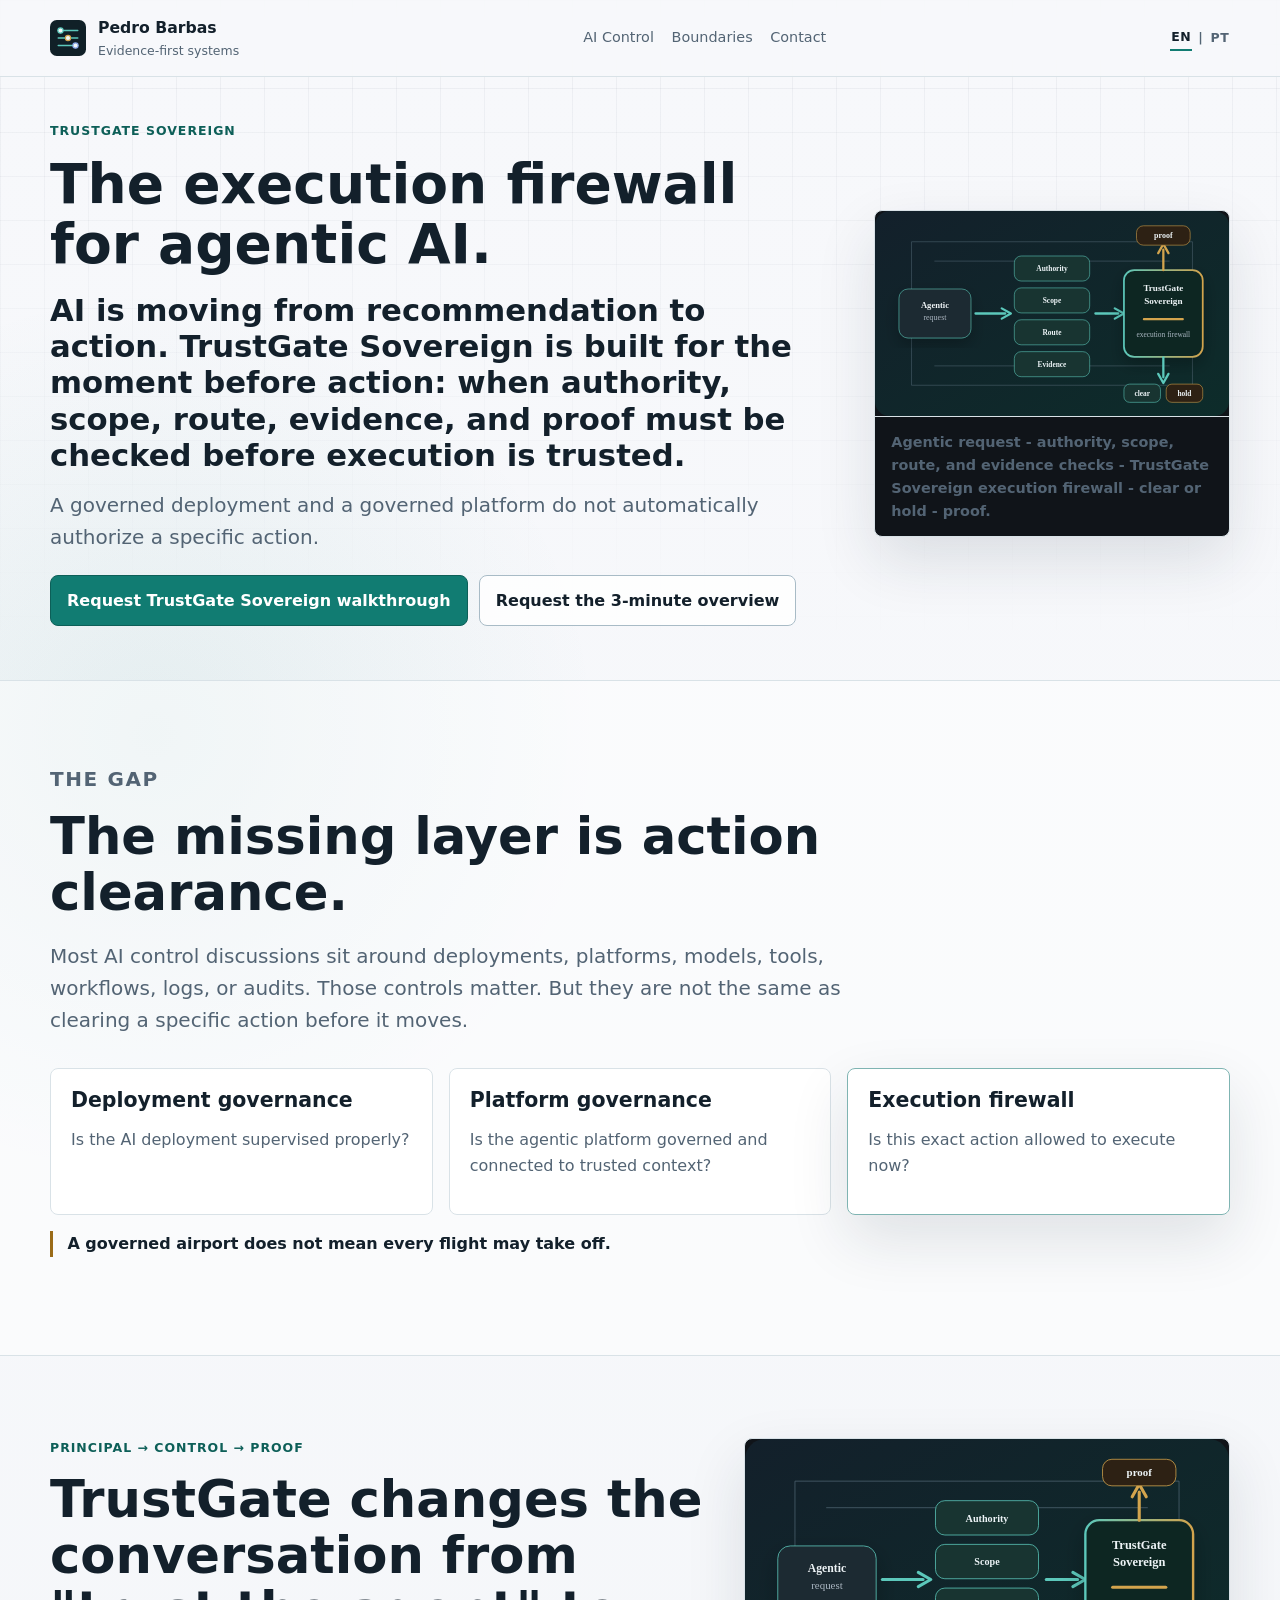
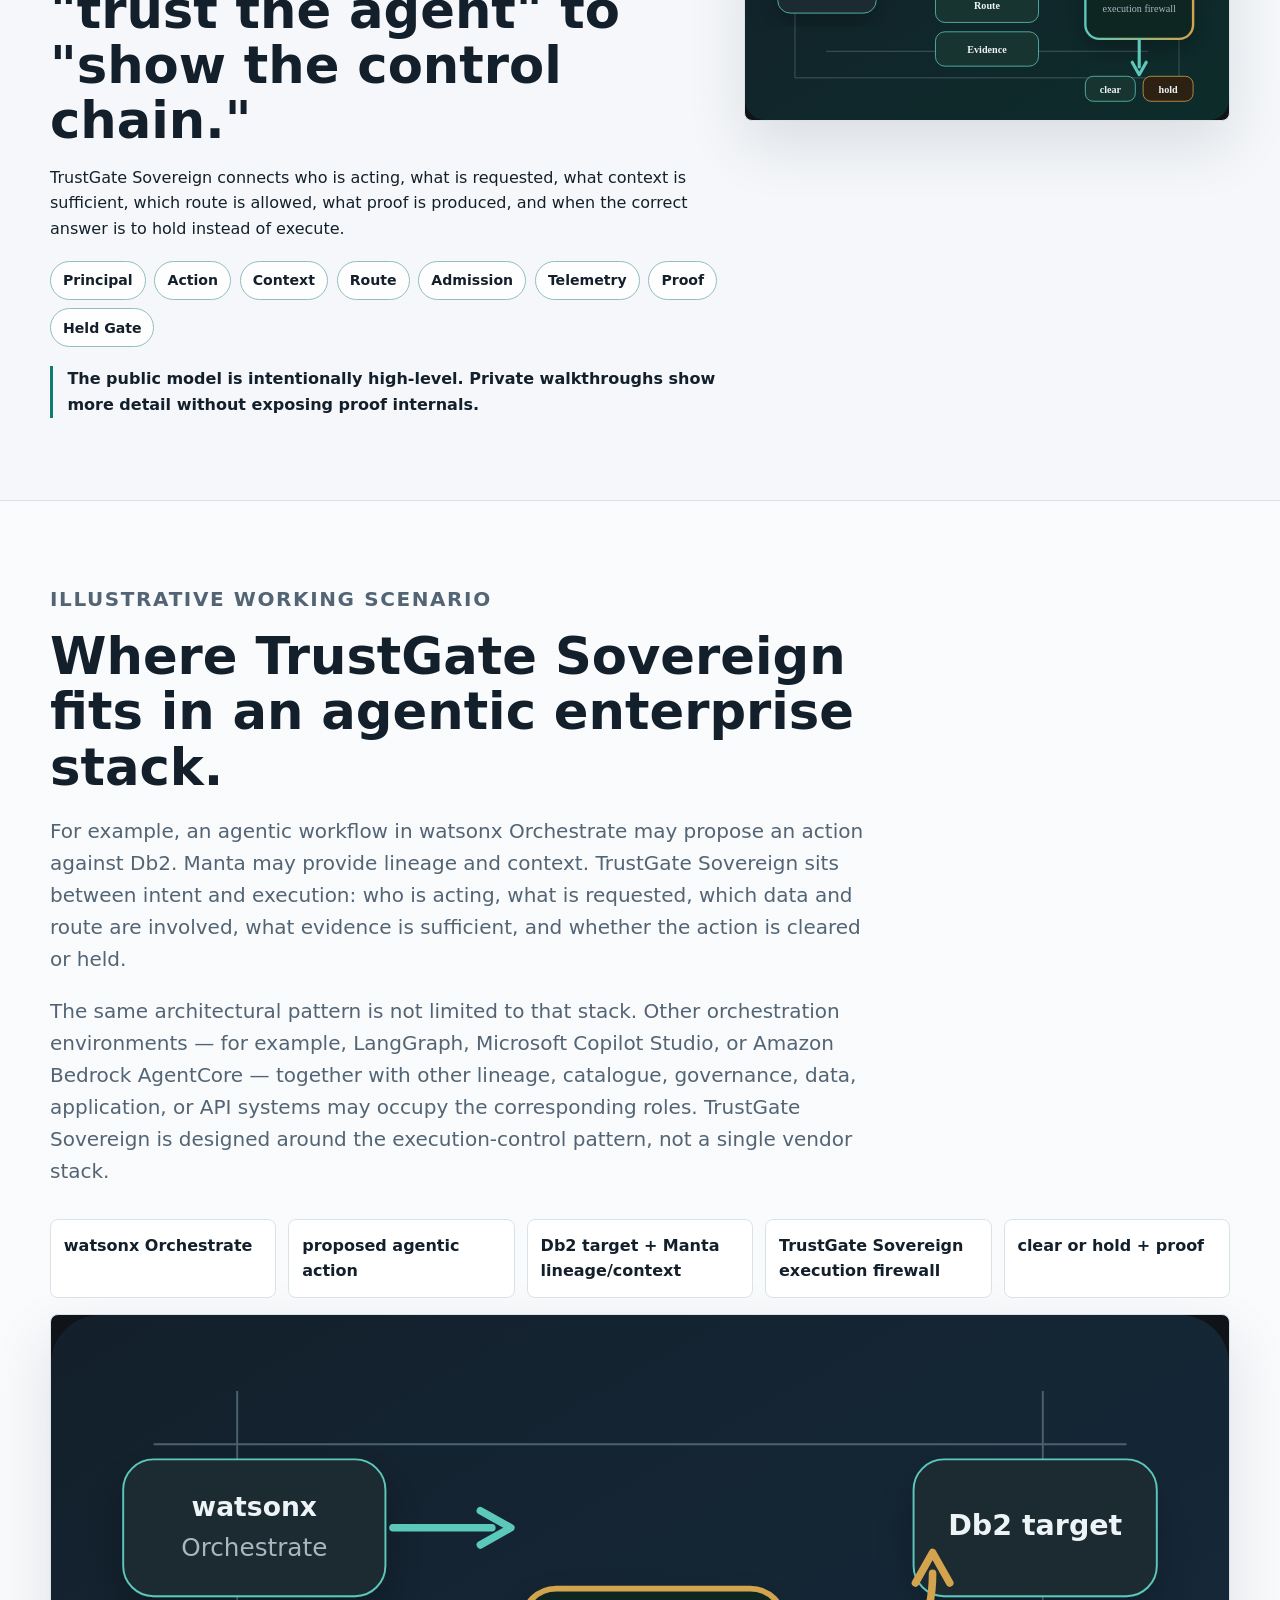
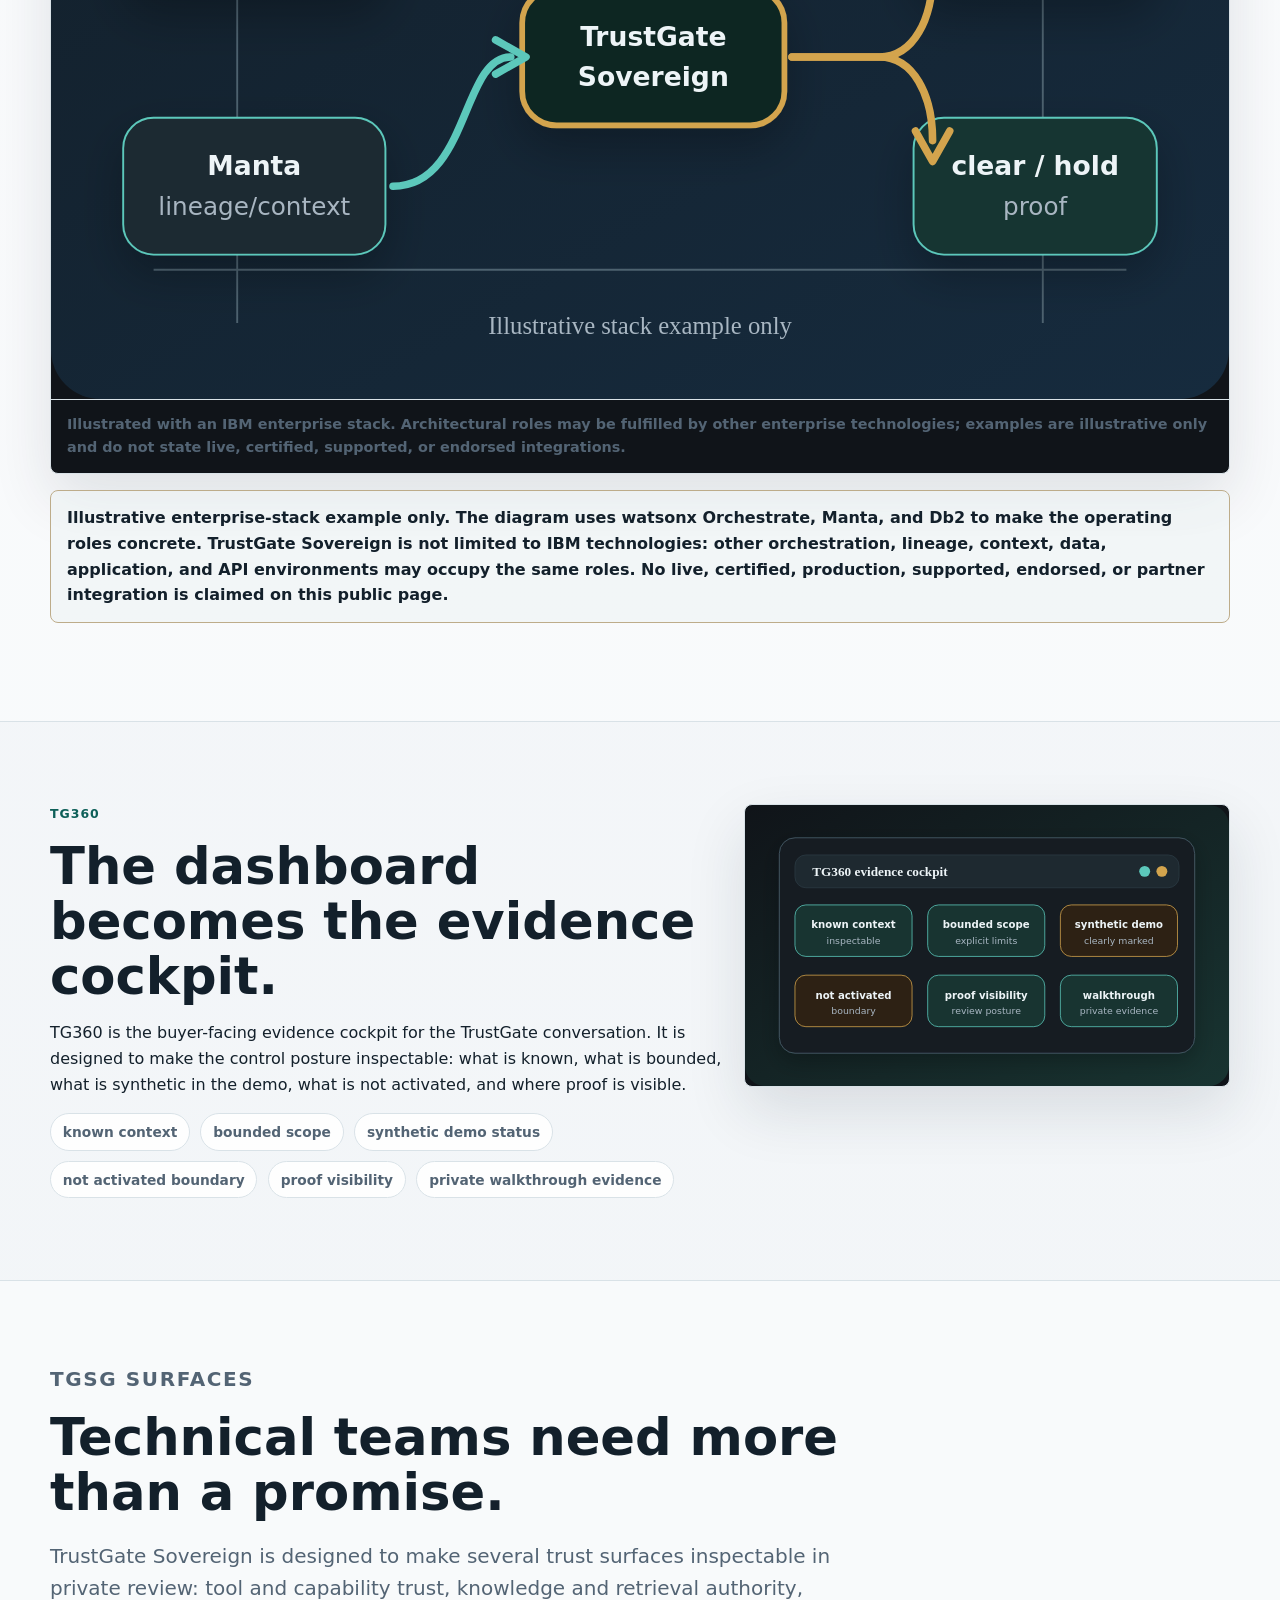
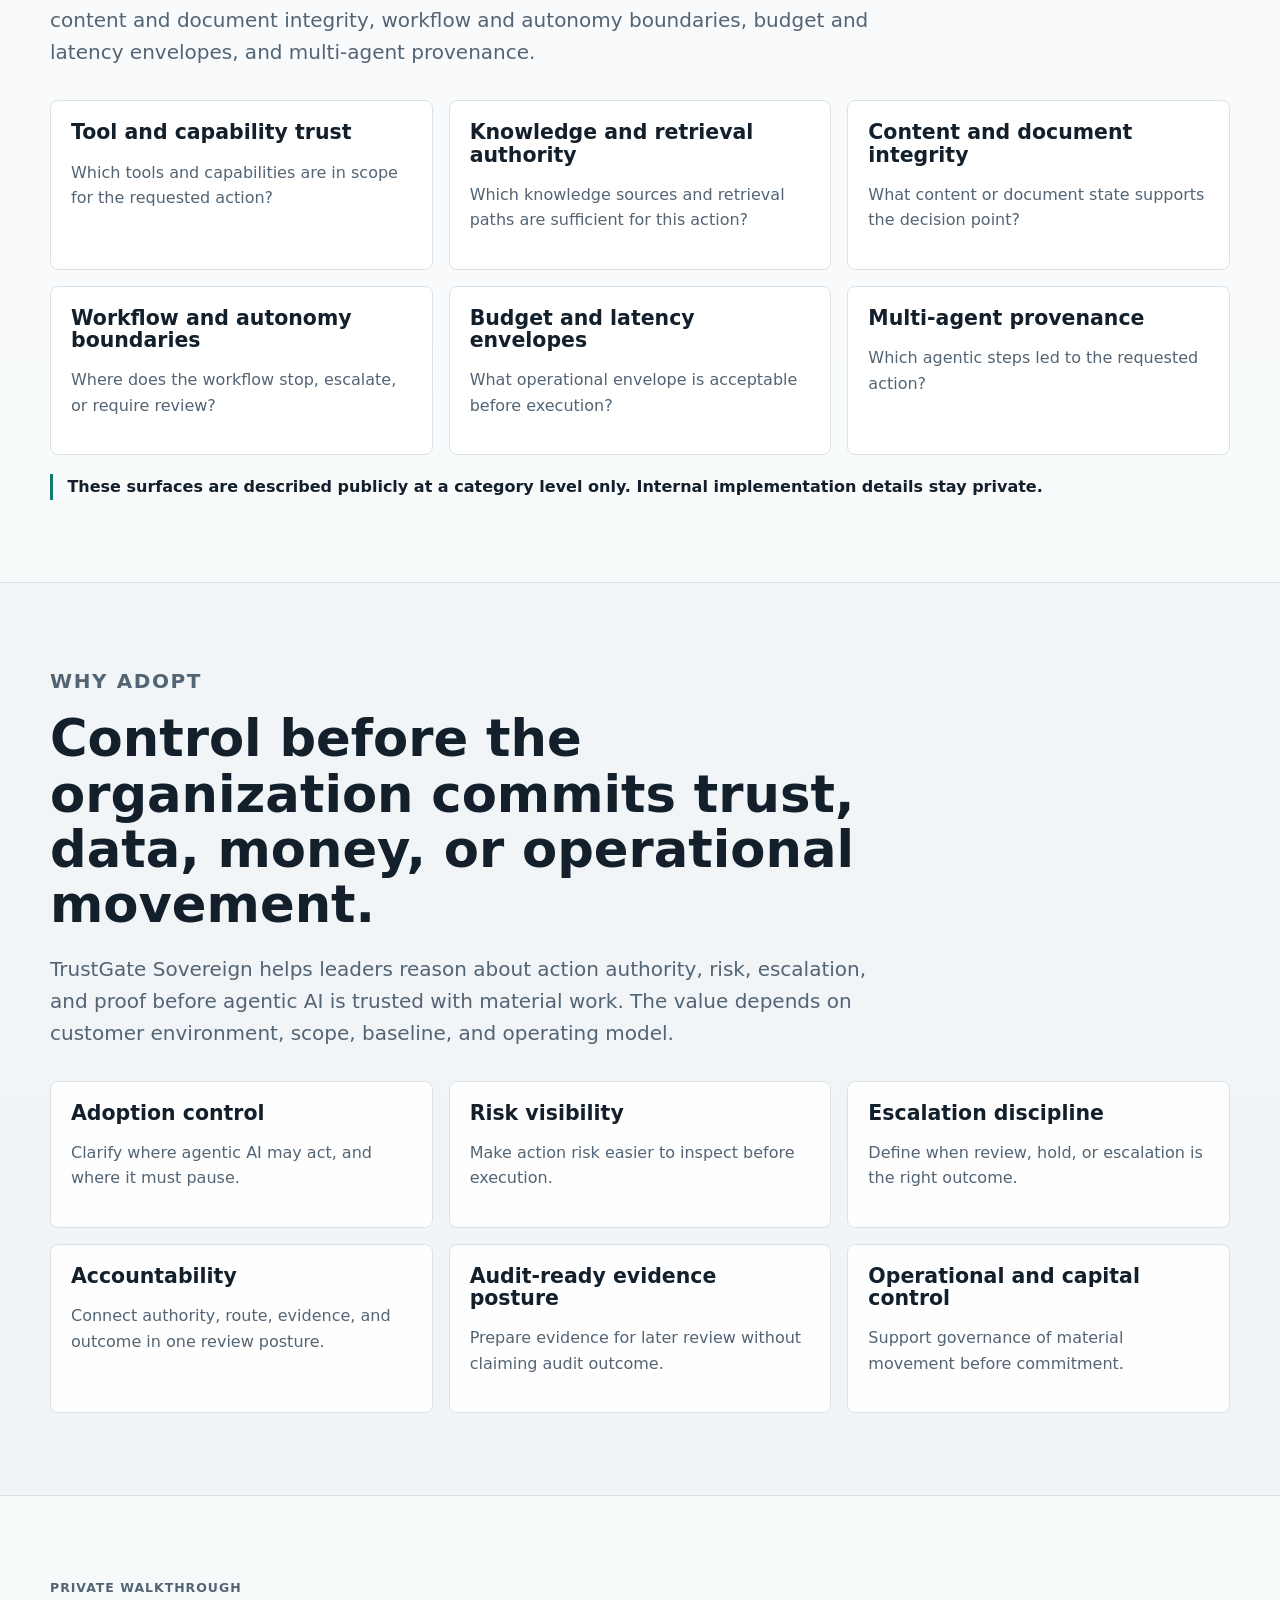
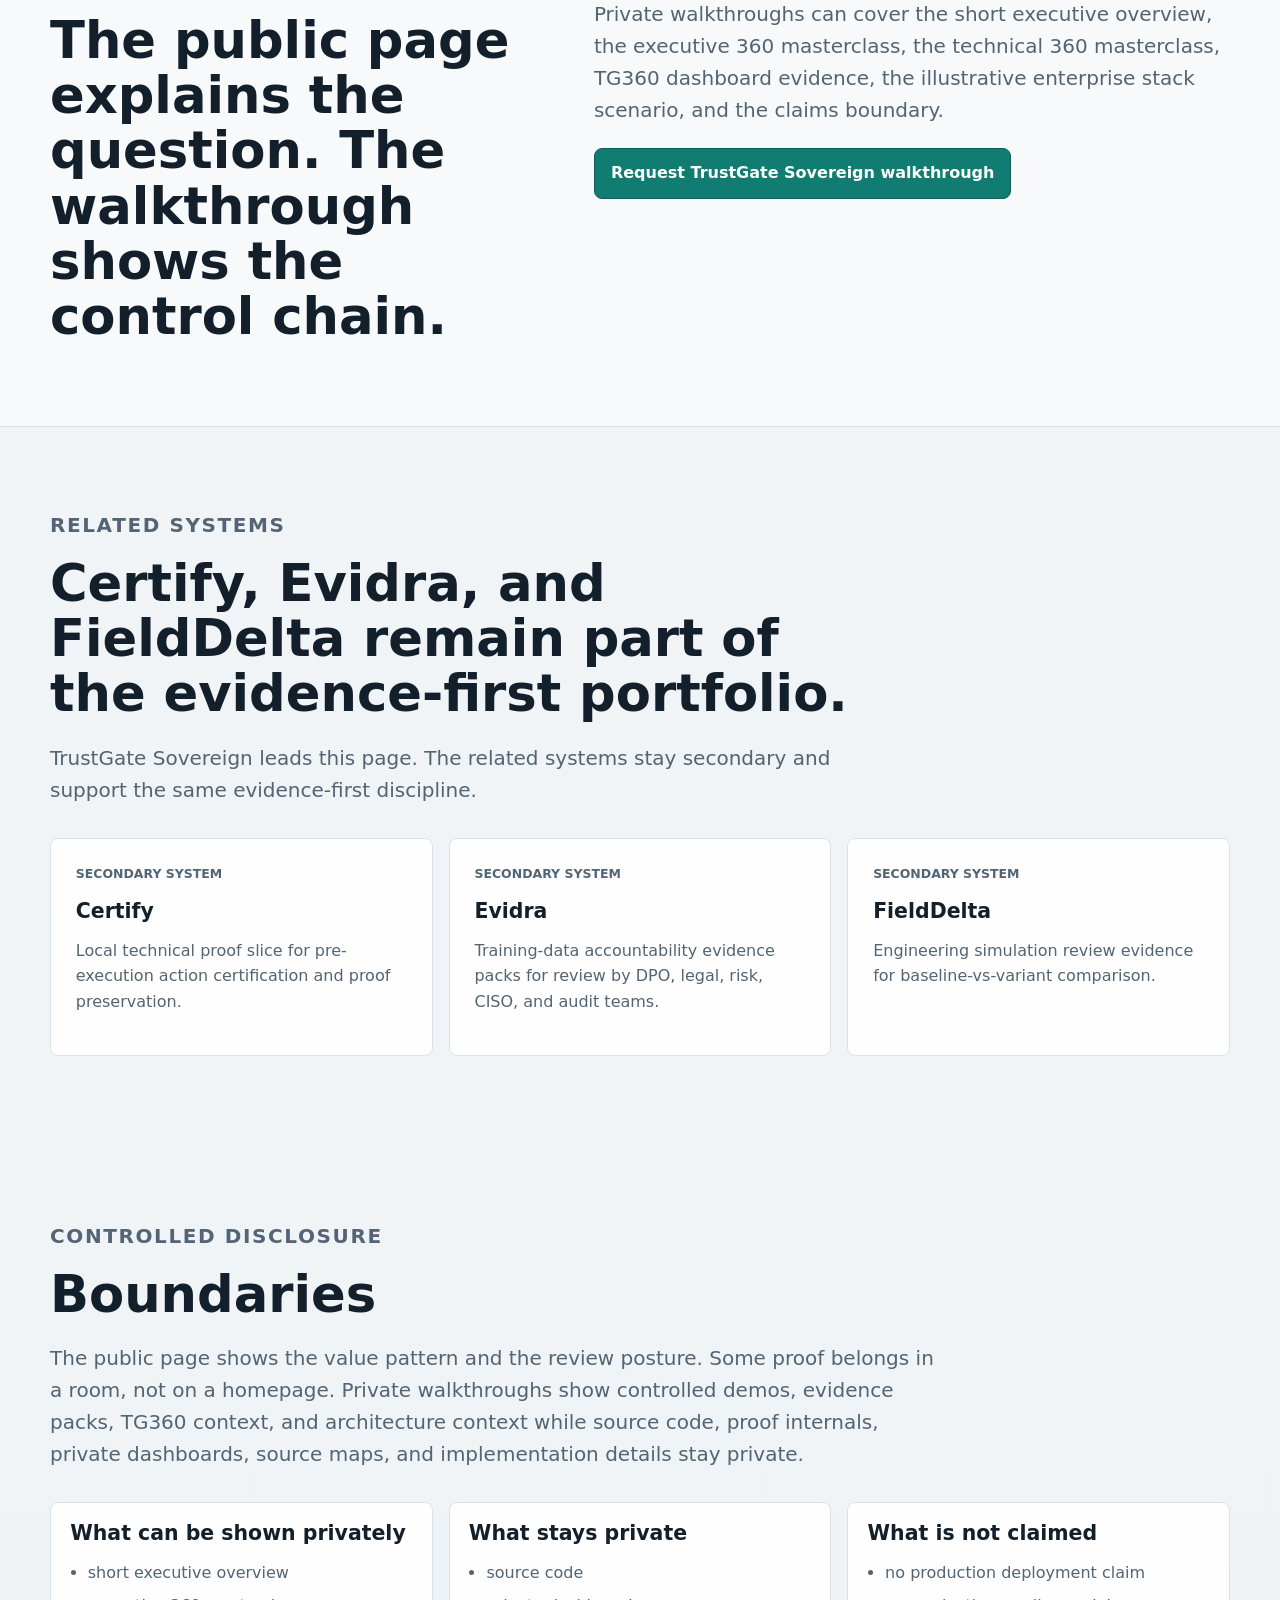
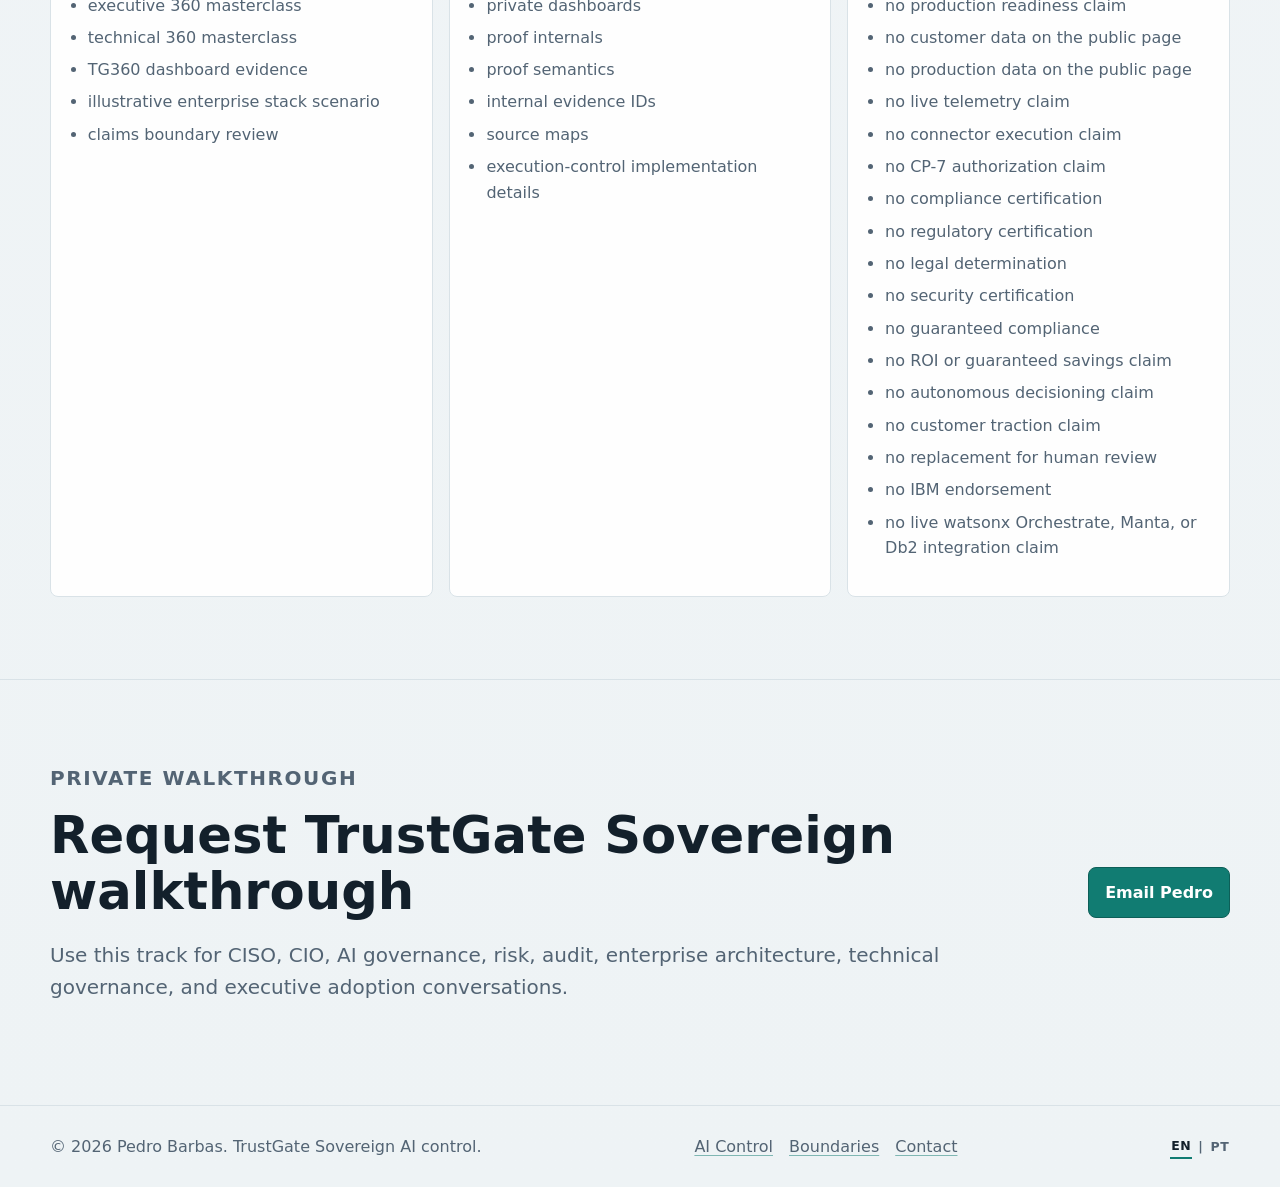
==== commit 092317a5: "feat(public-surface): expand illustrative enterprise stack Completes Public Surface Phase 3.0R1.  Pr" ====
--- a/ai-control/index.html
+++ b/ai-control/index.html
@@ -144,6 +144,9 @@
             <p>
               For example, an agentic workflow in watsonx Orchestrate may propose an action against Db2. Manta may provide lineage and context. TrustGate Sovereign sits between intent and execution: who is acting, what is requested, which data and route are involved, what evidence is sufficient, and whether the action is cleared or held.
             </p>
+            <p>
+              The same architectural pattern is not limited to that stack. Other orchestration environments — for example, LangGraph, Microsoft Copilot Studio, or Amazon Bedrock AgentCore — together with other lineage, catalogue, governance, data, application, or API systems may occupy the corresponding roles. TrustGate Sovereign is designed around the execution-control pattern, not a single vendor stack.
+            </p>
           </div>
 
           <div class="sovereign-flow" aria-label="Illustrative enterprise stack flow">
@@ -161,9 +164,10 @@
               width="620"
               height="360"
             >
+            <figcaption>Illustrated with an IBM enterprise stack. Architectural roles may be fulfilled by other enterprise technologies; examples are illustrative only and do not state live, certified, supported, or endorsed integrations.</figcaption>
           </figure>
 
-          <p class="scenario-note">Illustrative example only. No live watsonx Orchestrate, Manta, or Db2 integration is claimed on this public page. These products are examples of an enterprise stack. They are not required to use TrustGate Sovereign.</p>
+          <p class="scenario-note">Illustrative enterprise-stack example only. The diagram uses watsonx Orchestrate, Manta, and Db2 to make the operating roles concrete. TrustGate Sovereign is not limited to IBM technologies: other orchestration, lineage, context, data, application, and API environments may occupy the same roles. No live, certified, production, supported, endorsed, or partner integration is claimed on this public page.</p>
         </div>
       </section>
 
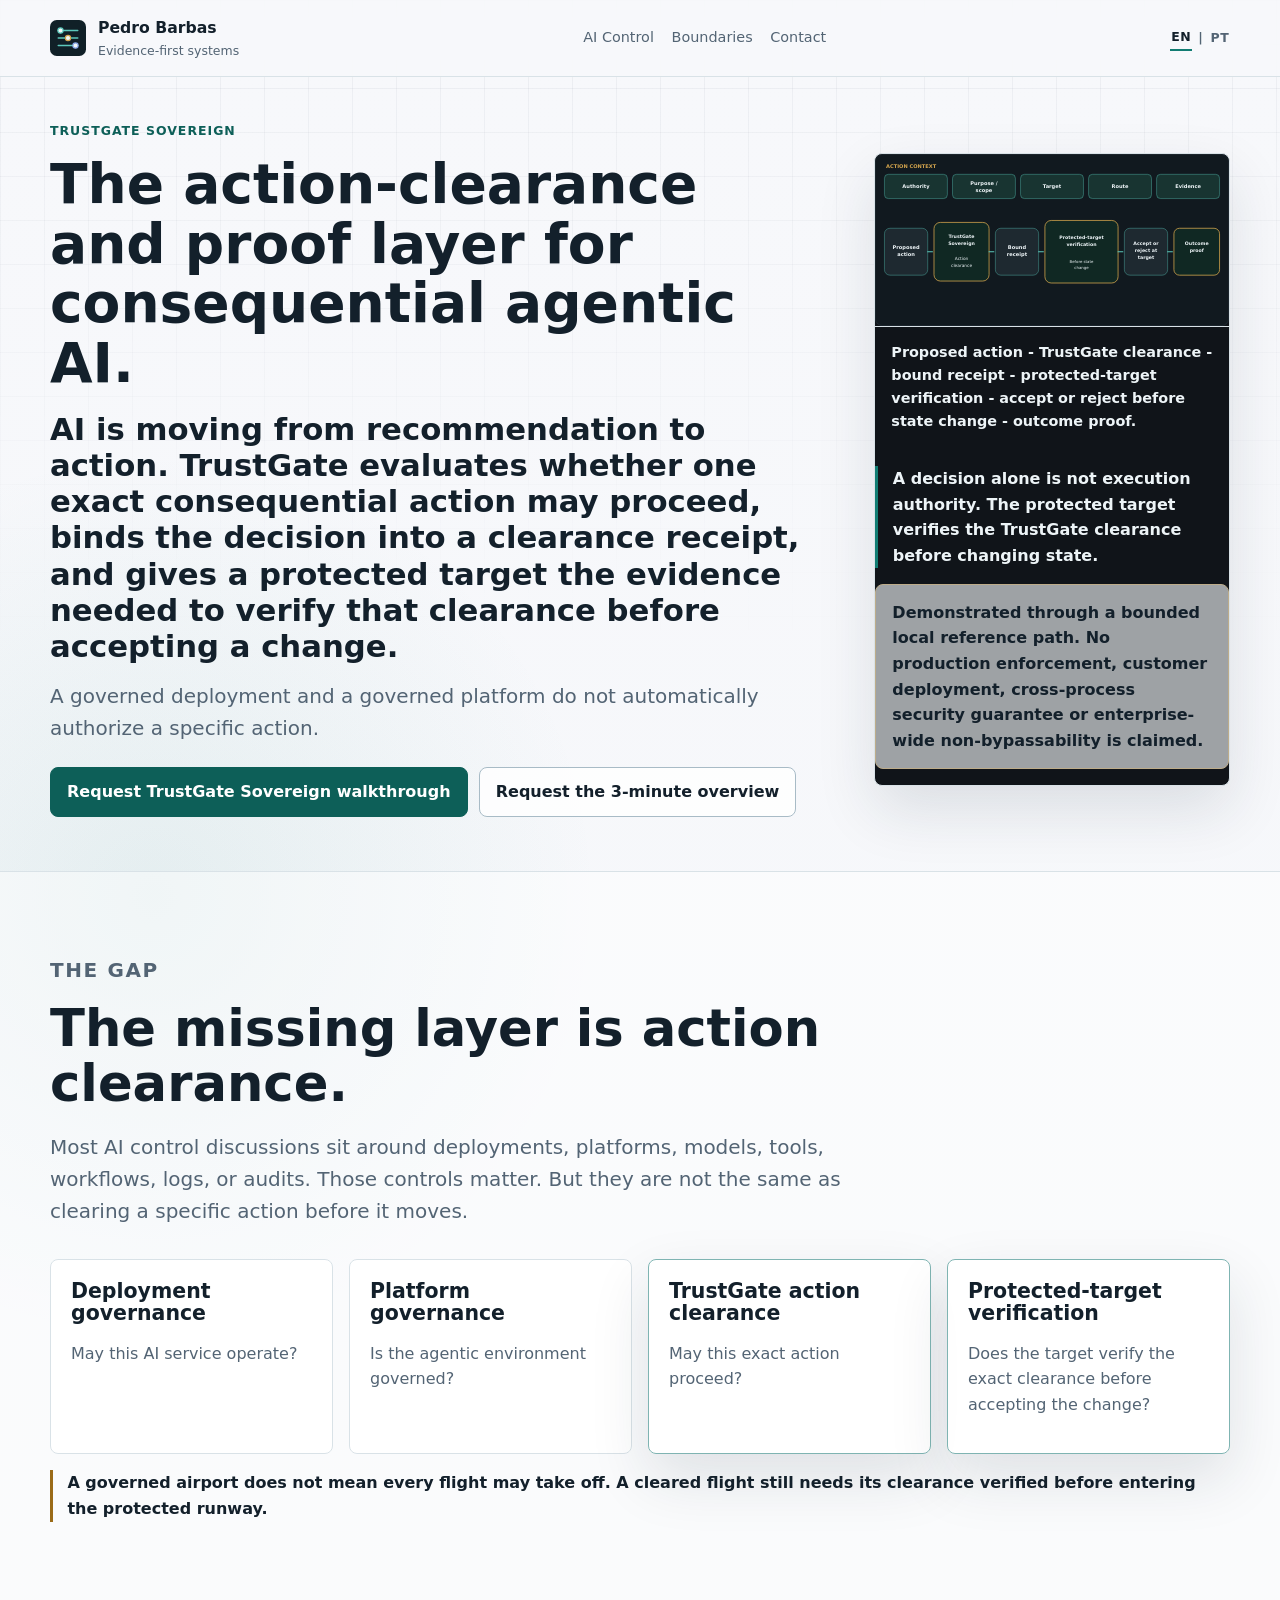
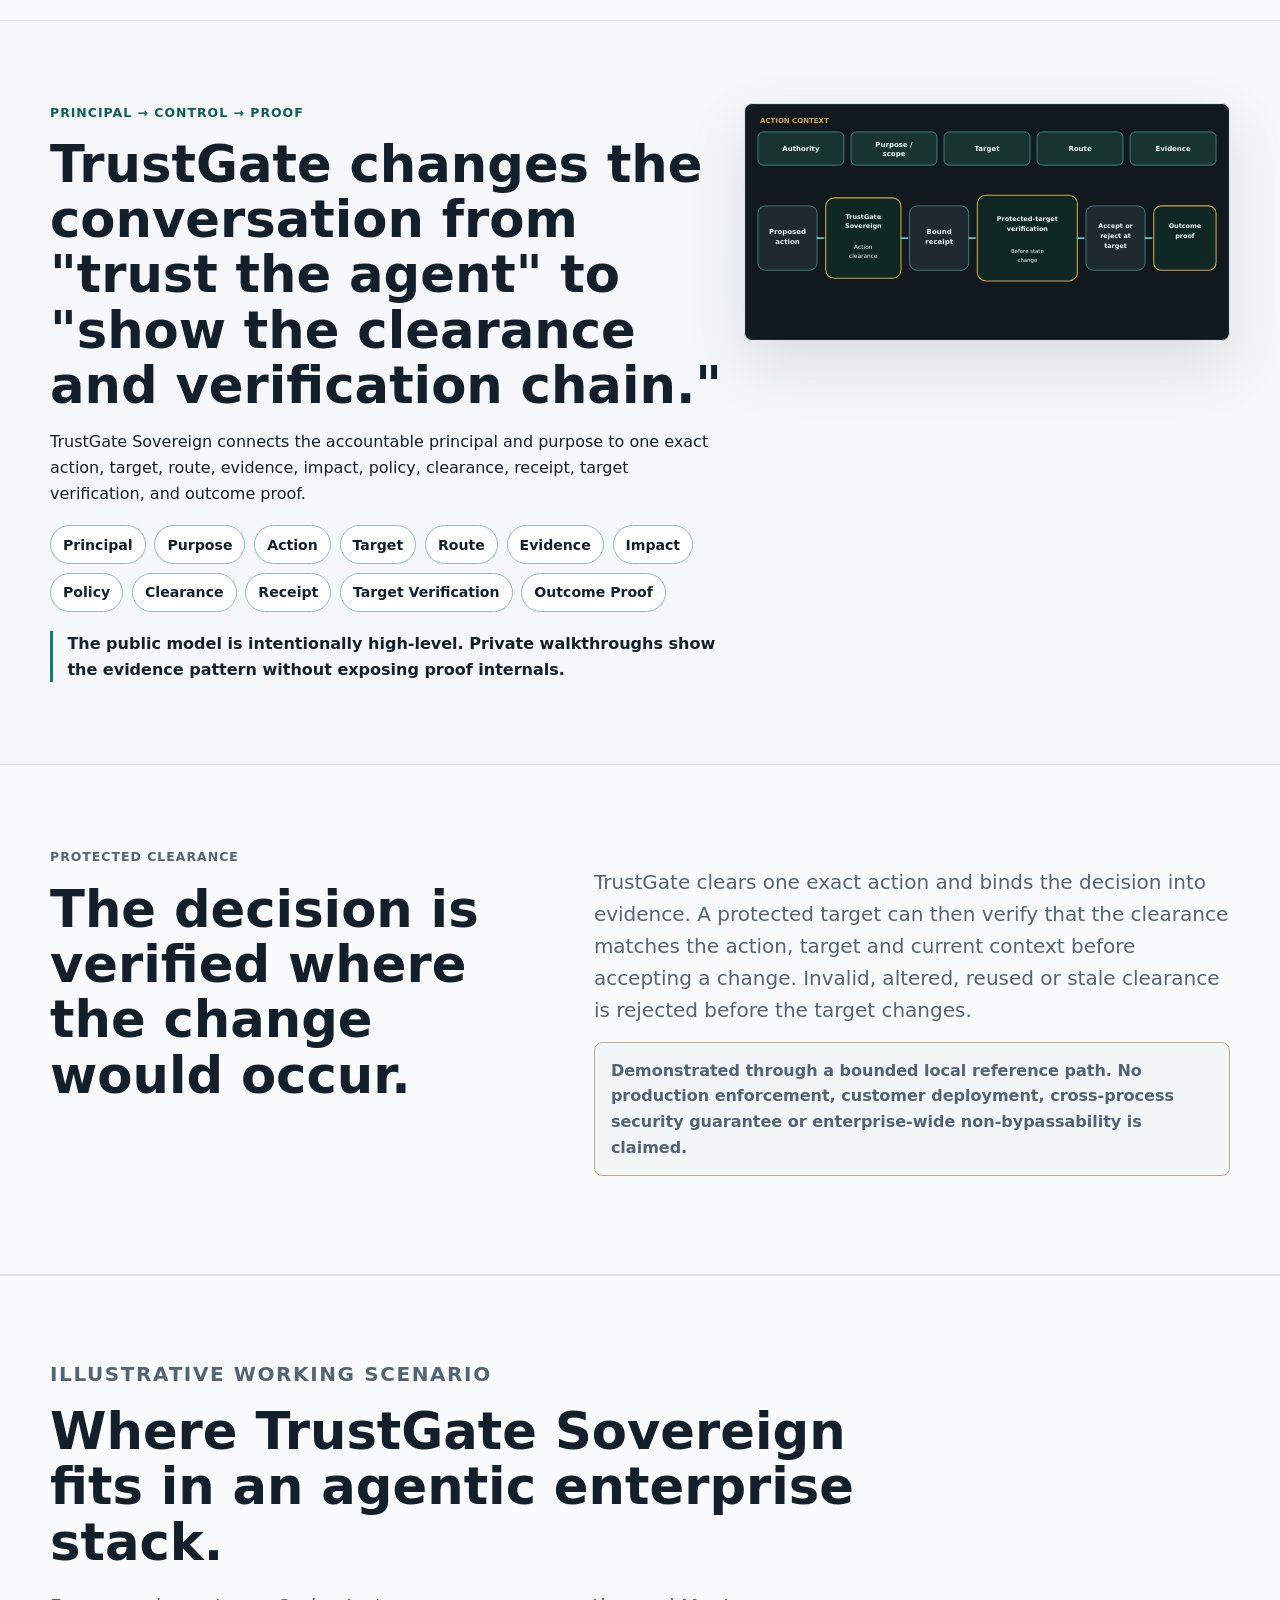
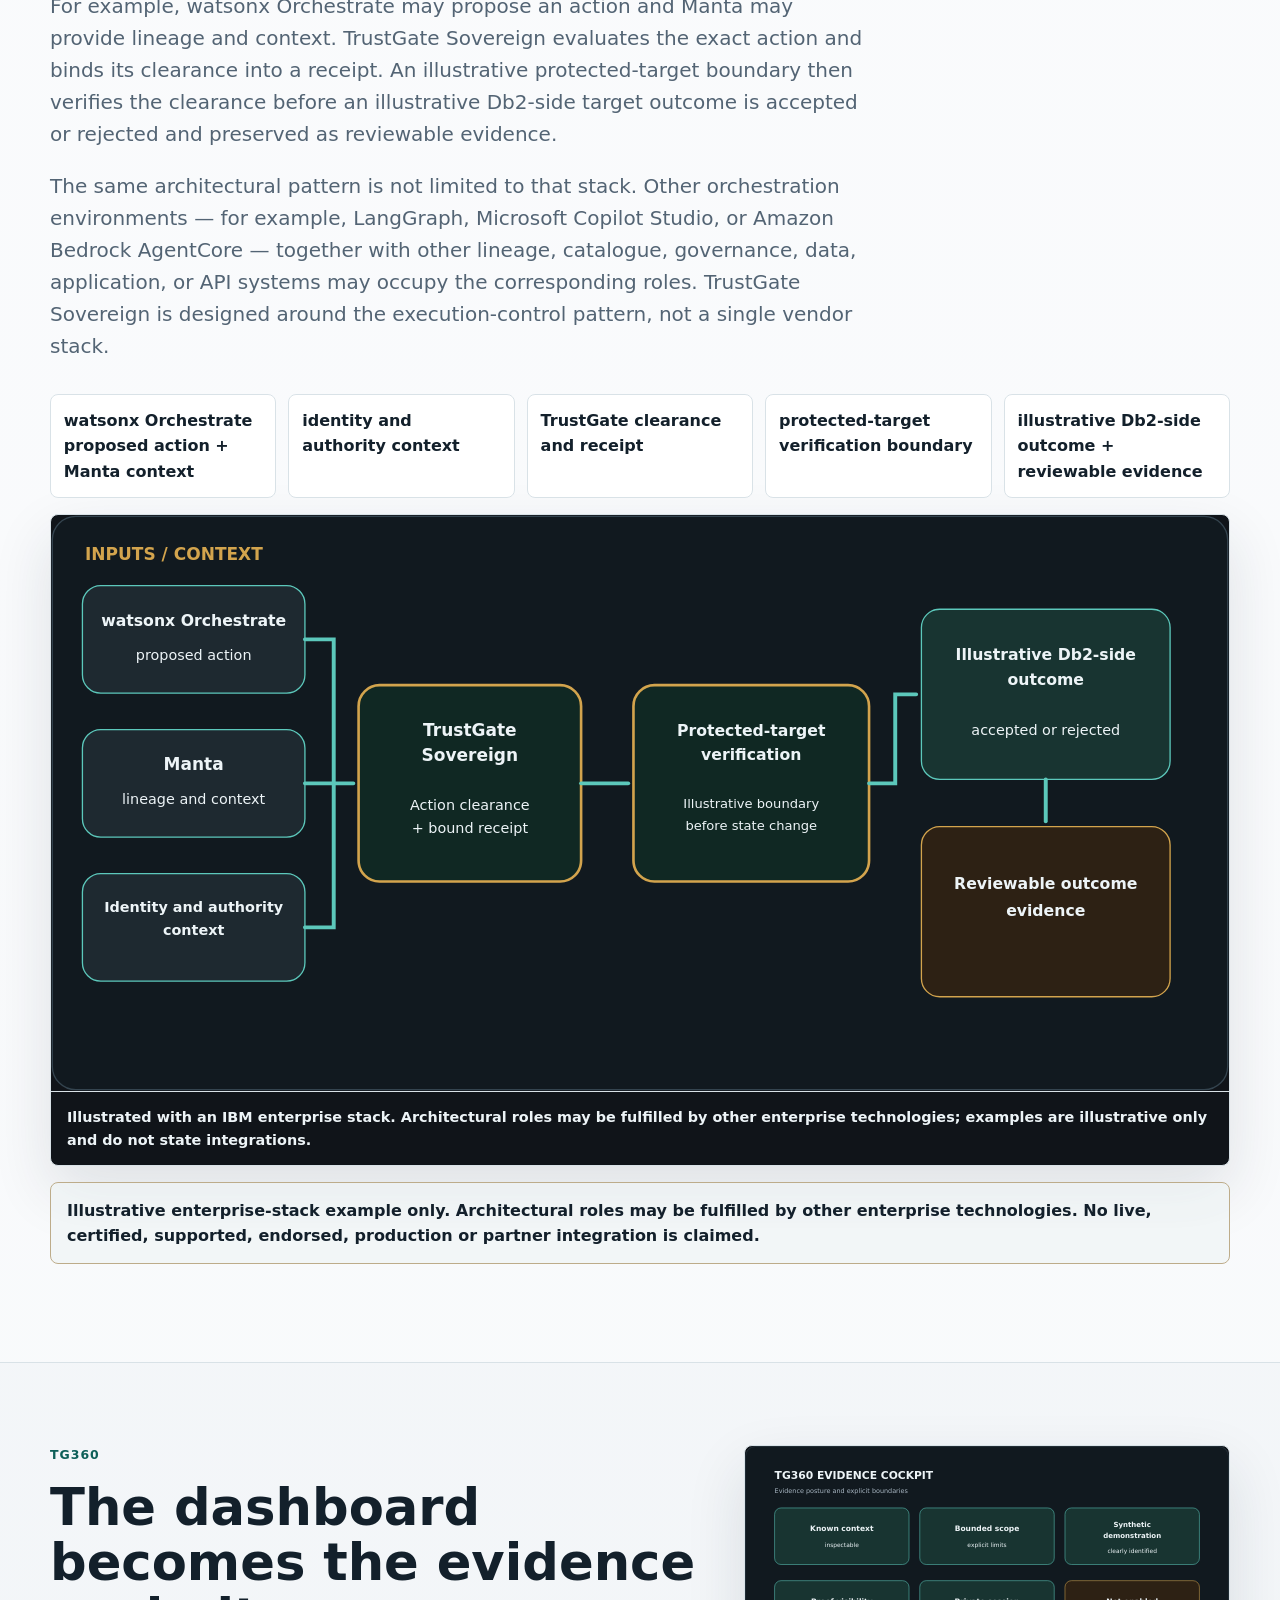
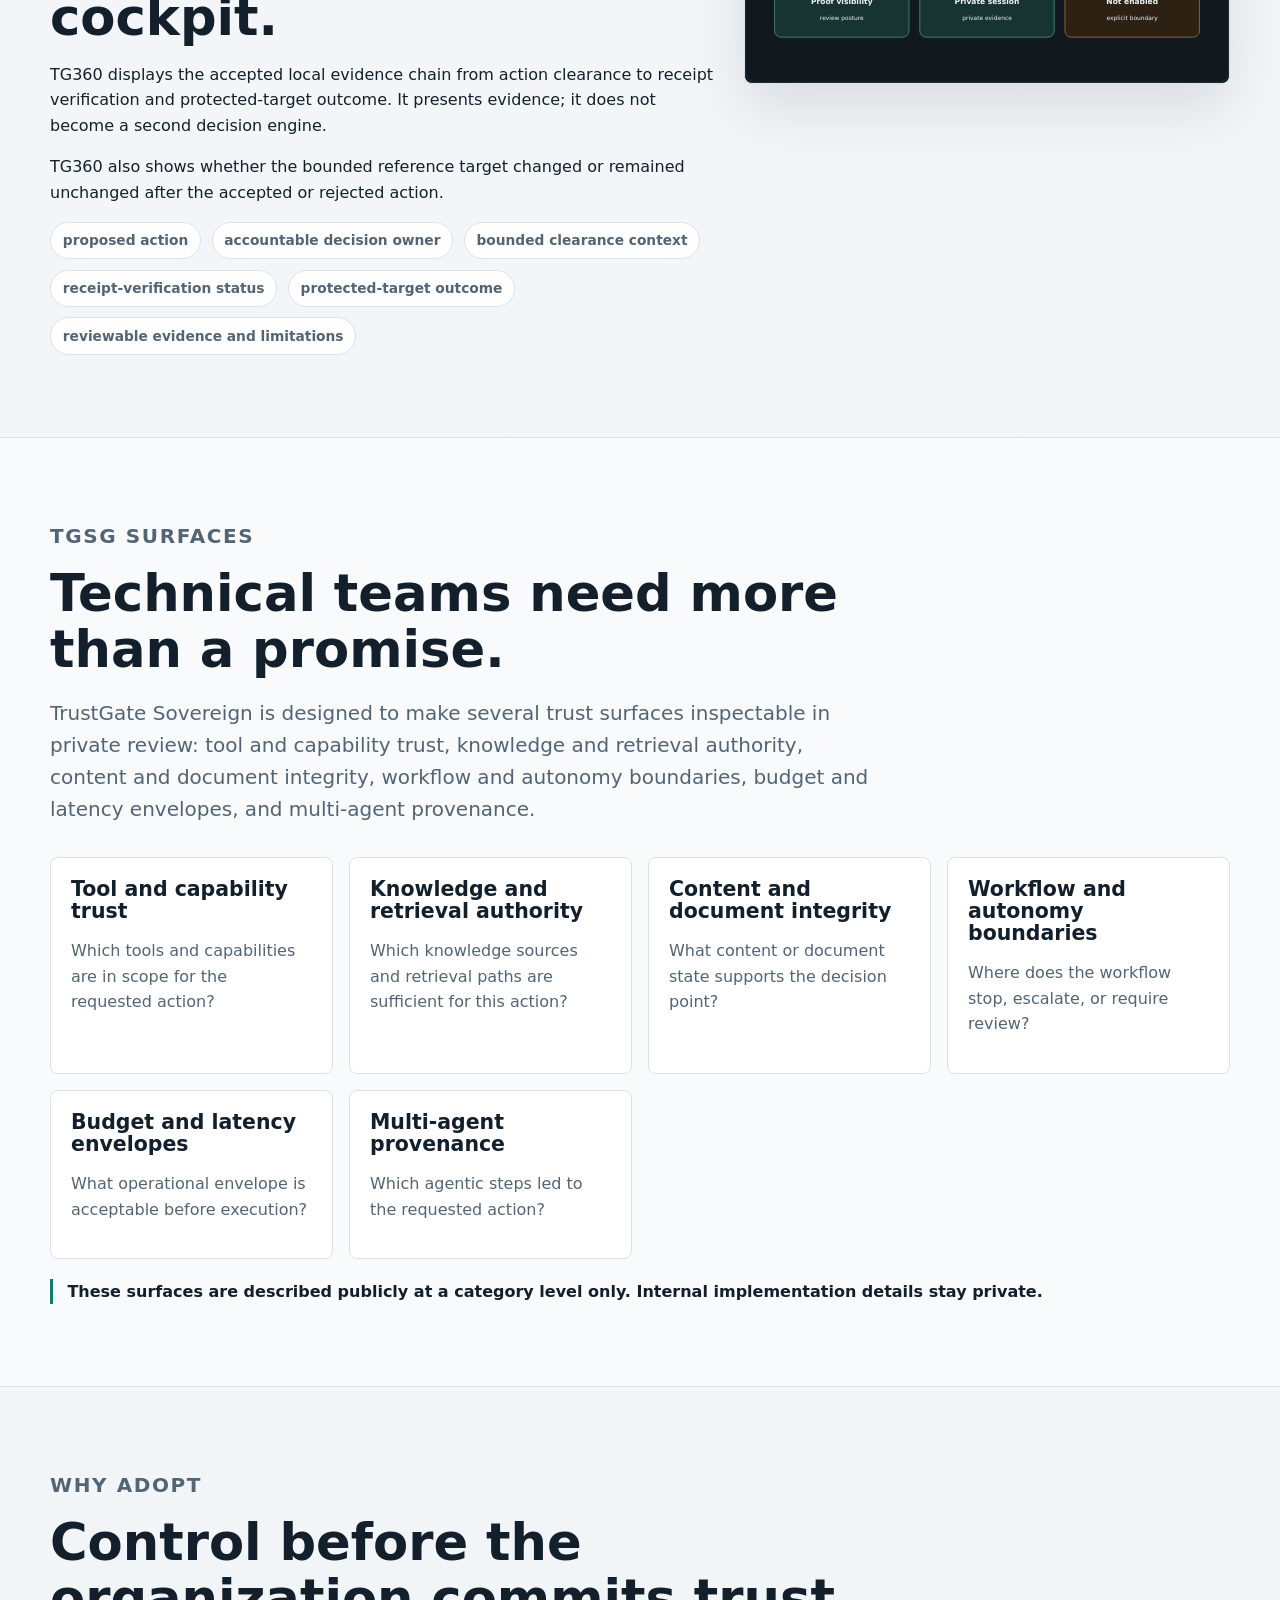
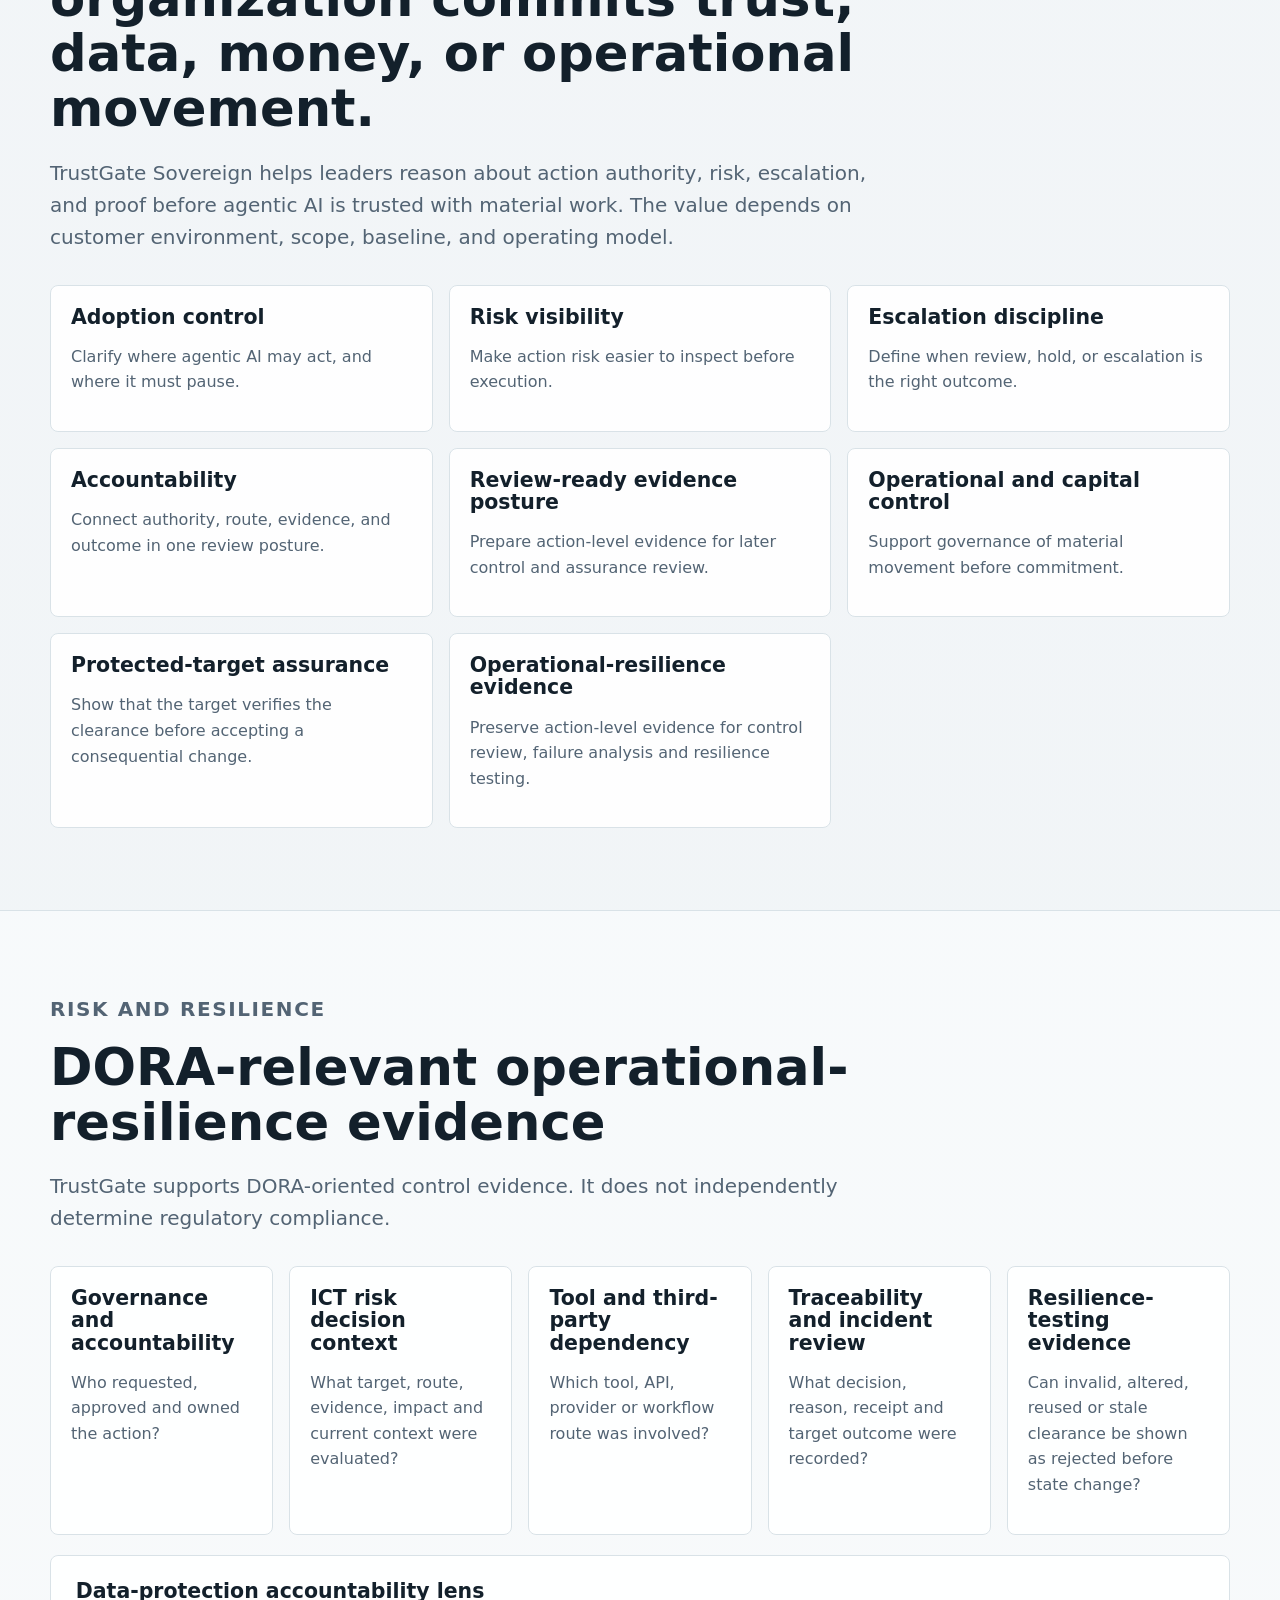
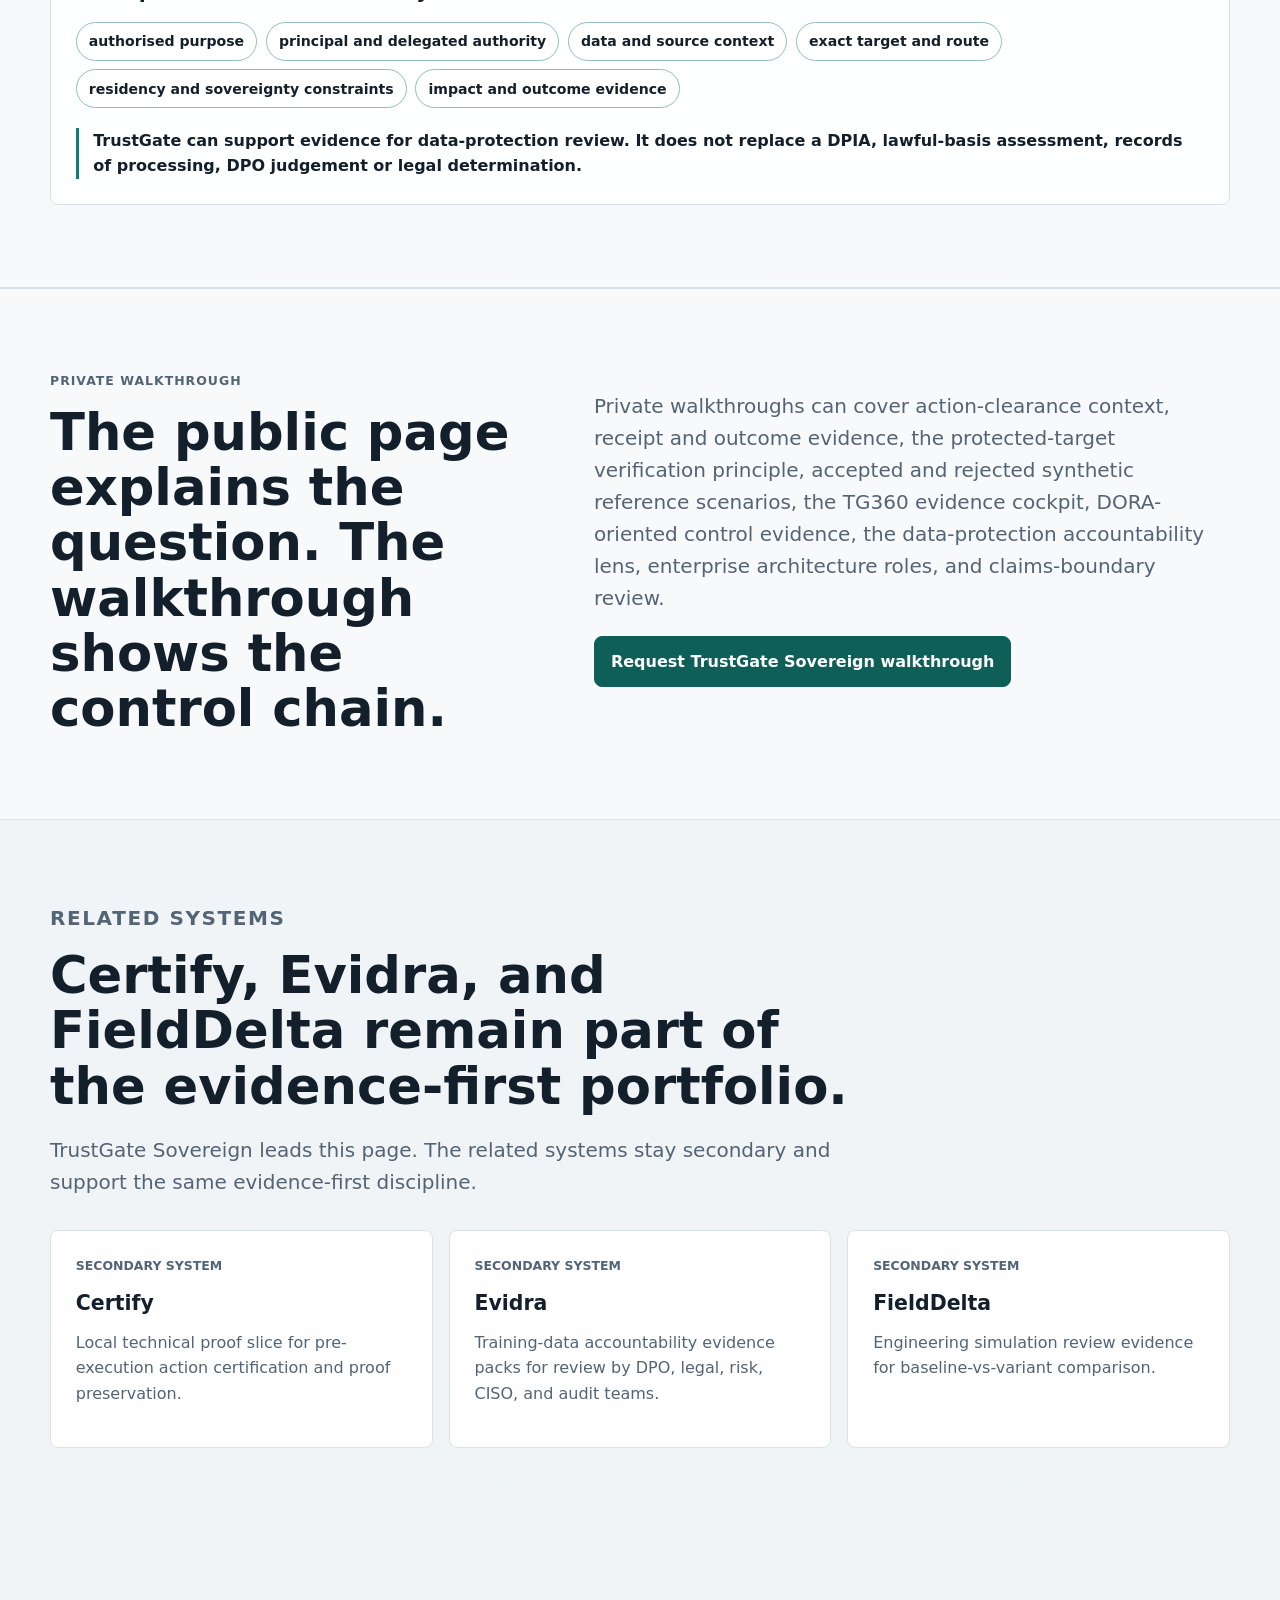
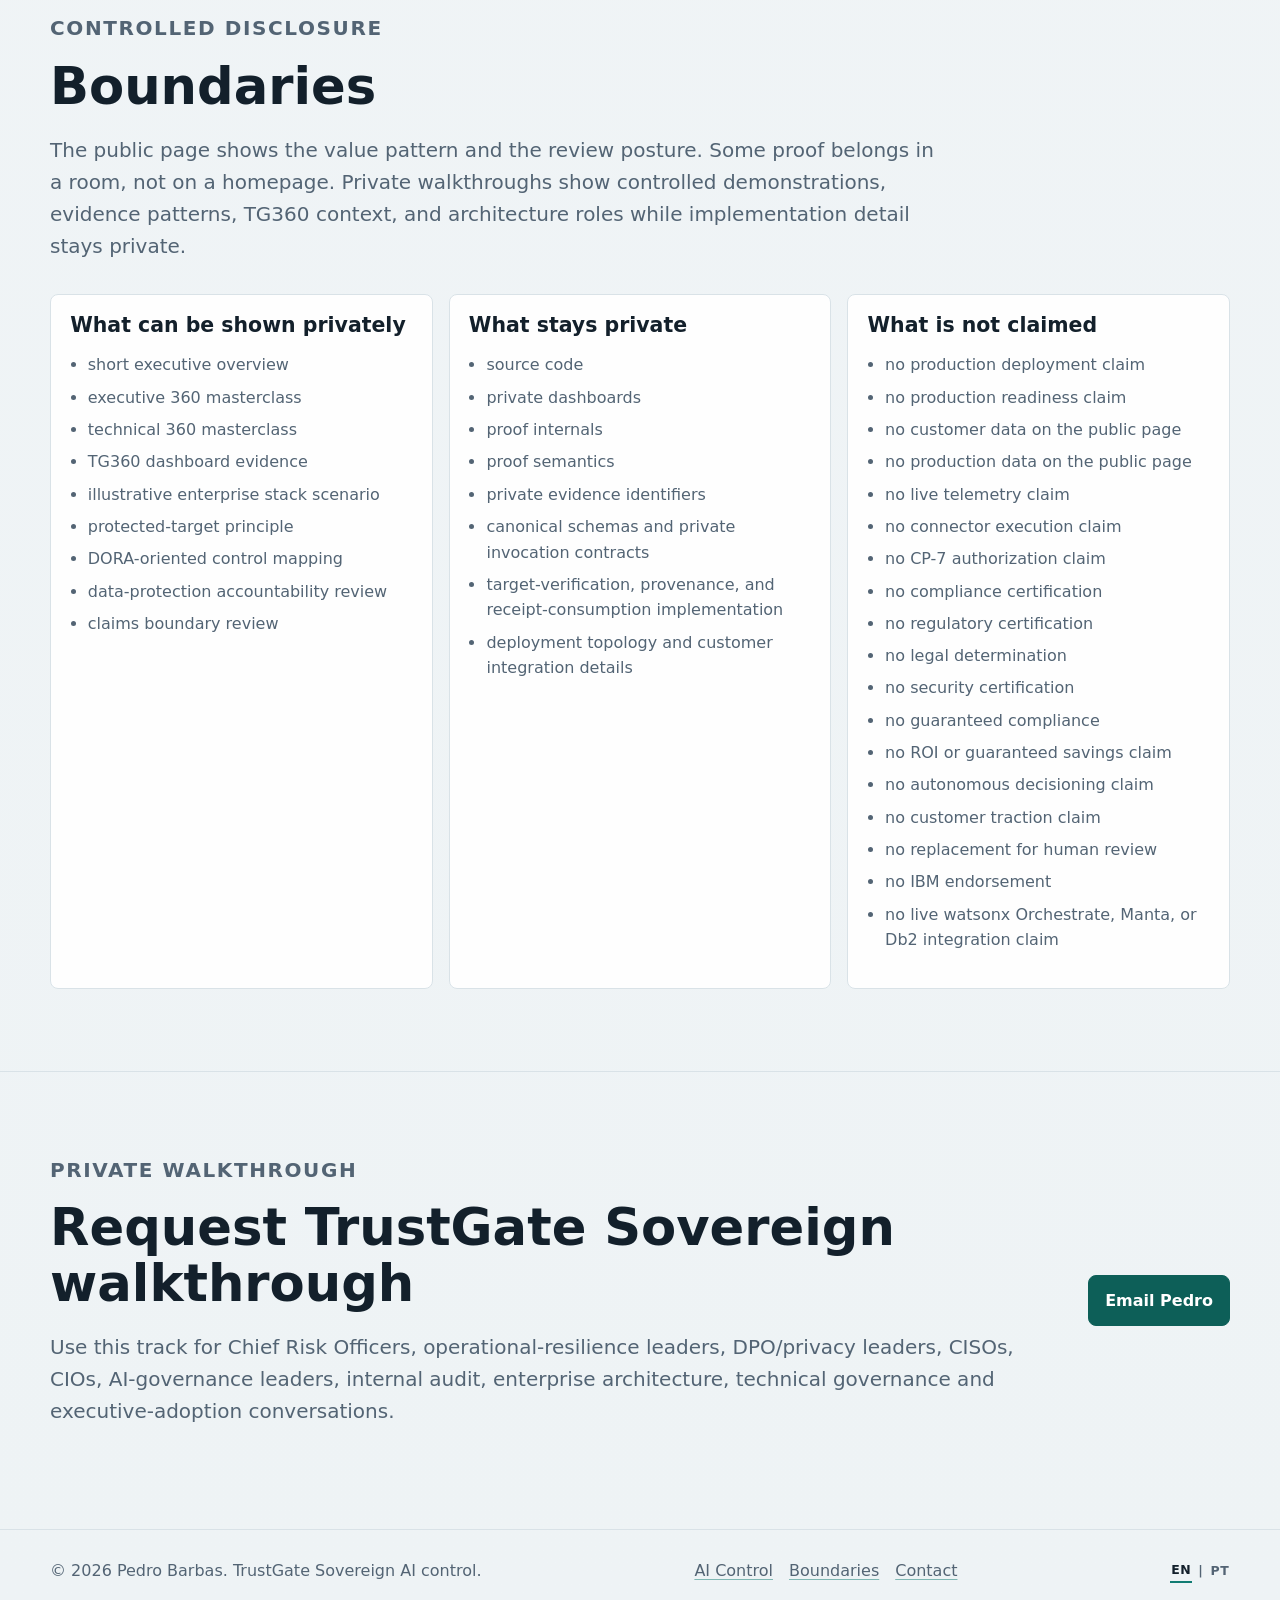
==== commit 7df52dbc: "feat(public-surface): rebase TrustGate on action clearance and proof Completes Public Surface Phase " ====
--- a/ai-control/index.html
+++ b/ai-control/index.html
@@ -3,15 +3,15 @@
   <head>
     <meta charset="utf-8">
     <meta name="viewport" content="width=device-width, initial-scale=1">
-    <title>TrustGate Sovereign | Execution firewall for agentic AI</title>
+    <title>TrustGate Sovereign | Action clearance and proof for agentic AI</title>
     <meta
       name="description"
-      content="TrustGate Sovereign is the execution firewall for agentic AI: action clearance, control-chain evidence, TG360 cockpit review, and public-safe boundaries before execution is trusted."
+      content="TrustGate evaluates whether one exact consequential agentic action may proceed, binds the decision into evidence, and supports protected-target verification before state change."
     >
-    <meta property="og:title" content="TrustGate Sovereign | Execution firewall for agentic AI">
+    <meta property="og:title" content="TrustGate Sovereign | Action clearance and proof for agentic AI">
     <meta
       property="og:description"
-      content="Action clearance for agentic AI: Principal, Control, Proof, TG360 evidence cockpit, and controlled private walkthroughs."
+      content="TrustGate evaluates whether one exact consequential agentic action may proceed, binds the decision into evidence, and supports protected-target verification before state change."
     >
     <meta property="og:type" content="website">
     <meta property="og:image" content="../assets/og-image.svg">
@@ -51,9 +51,9 @@
         <div class="page-shell track-hero-grid">
           <div class="hero-copy">
             <p class="eyebrow">TrustGate Sovereign</p>
-            <h1 id="hero-title">The execution firewall for agentic AI.</h1>
+            <h1 id="hero-title">The action-clearance and proof layer for consequential agentic AI.</h1>
             <p class="hero-statement">
-              AI is moving from recommendation to action. TrustGate Sovereign is built for the moment before action: when authority, scope, route, evidence, and proof must be checked before execution is trusted.
+              AI is moving from recommendation to action. TrustGate evaluates whether one exact consequential action may proceed, binds the decision into a clearance receipt, and gives a protected target the evidence needed to verify that clearance before accepting a change.
             </p>
             <p class="hero-subtitle">
               A governed deployment and a governed platform do not automatically authorize a specific action.
@@ -66,12 +66,14 @@
 
           <figure class="visual-panel hero-visual">
             <img
-              src="../assets/trustgate-sovereign-execution-firewall.svg"
-              alt="Abstract TrustGate Sovereign execution firewall from agentic request through checks, clear or hold, and proof."
+              src="../assets/trustgate-action-clearance-chain-en-v2.svg"
+              alt="Public TrustGate Sovereign chain from a proposed action through clearance, a bound receipt, protected-target verification, acceptance or rejection, and outcome proof."
               width="620"
               height="360"
             >
-            <figcaption>Agentic request - authority, scope, route, and evidence checks - TrustGate Sovereign execution firewall - clear or hold - proof.</figcaption>
+            <figcaption>Proposed action - TrustGate clearance - bound receipt - protected-target verification - accept or reject before state change - outcome proof.</figcaption>
+            <p class="boundary-note">A decision alone is not execution authority. The protected target verifies the TrustGate clearance before changing state.</p>
+            <p class="scenario-note">Demonstrated through a bounded local reference path. No production enforcement, customer deployment, cross-process security guarantee or enterprise-wide non-bypassability is claimed.</p>
           </figure>
         </div>
       </section>
@@ -86,22 +88,26 @@
             </p>
           </div>
 
-          <div class="sovereign-grid">
+          <div class="sovereign-grid four-column">
             <article class="sovereign-card">
               <h3>Deployment governance</h3>
-              <p>Is the AI deployment supervised properly?</p>
+              <p>May this AI service operate?</p>
             </article>
             <article class="sovereign-card">
               <h3>Platform governance</h3>
-              <p>Is the agentic platform governed and connected to trusted context?</p>
+              <p>Is the agentic environment governed?</p>
             </article>
             <article class="sovereign-card featured">
-              <h3>Execution firewall</h3>
-              <p>Is this exact action allowed to execute now?</p>
-            </article>
-          </div>
-
-          <p class="sovereign-note">A governed airport does not mean every flight may take off.</p>
+              <h3>TrustGate action clearance</h3>
+              <p>May this exact action proceed?</p>
+            </article>
+            <article class="sovereign-card featured">
+              <h3>Protected-target verification</h3>
+              <p>Does the target verify the exact clearance before accepting the change?</p>
+            </article>
+          </div>
+
+          <p class="sovereign-note">A governed airport does not mean every flight may take off. A cleared flight still needs its clearance verified before entering the protected runway.</p>
         </div>
       </section>
 
@@ -109,26 +115,30 @@
         <div class="page-shell sovereign-visual-row">
           <div>
             <p class="eyebrow">Principal &rarr; Control &rarr; Proof</p>
-            <h2 id="chain-title">TrustGate changes the conversation from "trust the agent" to "show the control chain."</h2>
-            <p>
-              TrustGate Sovereign connects who is acting, what is requested, what context is sufficient, which route is allowed, what proof is produced, and when the correct answer is to hold instead of execute.
+            <h2 id="chain-title">TrustGate changes the conversation from "trust the agent" to "show the clearance and verification chain."</h2>
+            <p>
+              TrustGate Sovereign connects the accountable principal and purpose to one exact action, target, route, evidence, impact, policy, clearance, receipt, target verification, and outcome proof.
             </p>
             <div class="control-chain" aria-label="TrustGate Sovereign control chain">
               <span>Principal</span>
+              <span>Purpose</span>
               <span>Action</span>
-              <span>Context</span>
+              <span>Target</span>
               <span>Route</span>
-              <span>Admission</span>
-              <span>Telemetry</span>
-              <span>Proof</span>
-              <span>Held Gate</span>
+              <span>Evidence</span>
+              <span>Impact</span>
+              <span>Policy</span>
+              <span>Clearance</span>
+              <span>Receipt</span>
+              <span>Target Verification</span>
+              <span>Outcome Proof</span>
             </div>
-            <p class="boundary-note">The public model is intentionally high-level. Private walkthroughs show more detail without exposing proof internals.</p>
+            <p class="boundary-note">The public model is intentionally high-level. Private walkthroughs show the evidence pattern without exposing proof internals.</p>
           </div>
           <figure class="visual-panel hero-visual">
             <img
-              src="../assets/trustgate-sovereign-execution-firewall.svg"
-              alt="Public-safe control chain from principal and action context to held gate and proof."
+              src="../assets/trustgate-action-clearance-chain-en-v2.svg"
+              alt="High-level TrustGate clearance and protected-target verification chain."
               width="620"
               height="360"
             >
@@ -136,13 +146,26 @@
         </div>
       </section>
 
+      <section class="section-band focus-band" aria-labelledby="protected-target-title">
+        <div class="page-shell split-section">
+          <div>
+            <p class="eyebrow">Protected clearance</p>
+            <h2 id="protected-target-title">The decision is verified where the change would occur.</h2>
+          </div>
+          <div>
+            <p class="section-lead">TrustGate clears one exact action and binds the decision into evidence. A protected target can then verify that the clearance matches the action, target and current context before accepting a change. Invalid, altered, reused or stale clearance is rejected before the target changes.</p>
+            <p class="scenario-note">Demonstrated through a bounded local reference path. No production enforcement, customer deployment, cross-process security guarantee or enterprise-wide non-bypassability is claimed.</p>
+          </div>
+        </div>
+      </section>
+
       <section class="section-band focus-band" aria-labelledby="scenario-title">
         <div class="page-shell">
           <div class="section-heading">
             <p class="eyebrow">Illustrative working scenario</p>
             <h2 id="scenario-title">Where TrustGate Sovereign fits in an agentic enterprise stack.</h2>
             <p>
-              For example, an agentic workflow in watsonx Orchestrate may propose an action against Db2. Manta may provide lineage and context. TrustGate Sovereign sits between intent and execution: who is acting, what is requested, which data and route are involved, what evidence is sufficient, and whether the action is cleared or held.
+              For example, watsonx Orchestrate may propose an action and Manta may provide lineage and context. TrustGate Sovereign evaluates the exact action and binds its clearance into a receipt. An illustrative protected-target boundary then verifies the clearance before an illustrative Db2-side target outcome is accepted or rejected and preserved as reviewable evidence.
             </p>
             <p>
               The same architectural pattern is not limited to that stack. Other orchestration environments — for example, LangGraph, Microsoft Copilot Studio, or Amazon Bedrock AgentCore — together with other lineage, catalogue, governance, data, application, or API systems may occupy the corresponding roles. TrustGate Sovereign is designed around the execution-control pattern, not a single vendor stack.
@@ -150,24 +173,24 @@
           </div>
 
           <div class="sovereign-flow" aria-label="Illustrative enterprise stack flow">
-            <span>watsonx Orchestrate</span>
-            <span>proposed agentic action</span>
-            <span>Db2 target + Manta lineage/context</span>
-            <span>TrustGate Sovereign execution firewall</span>
-            <span>clear or hold + proof</span>
+            <span>watsonx Orchestrate proposed action + Manta context</span>
+            <span>identity and authority context</span>
+            <span>TrustGate clearance and receipt</span>
+            <span>protected-target verification boundary</span>
+            <span>illustrative Db2-side outcome + reviewable evidence</span>
           </div>
 
           <figure class="visual-panel hero-visual">
             <img
-              src="../assets/trustgate-sovereign-working-example.svg"
-              alt="Illustrative enterprise stack showing watsonx Orchestrate, Manta context, Db2, TrustGate Sovereign, clear or hold, and proof."
+              src="../assets/trustgate-enterprise-verification-chain-en-v2.svg"
+              alt="Illustrative enterprise stack showing watsonx Orchestrate and Manta context, TrustGate clearance and receipt, a protected-target verification boundary, and a Db2-side outcome."
               width="620"
               height="360"
             >
-            <figcaption>Illustrated with an IBM enterprise stack. Architectural roles may be fulfilled by other enterprise technologies; examples are illustrative only and do not state live, certified, supported, or endorsed integrations.</figcaption>
+            <figcaption>Illustrated with an IBM enterprise stack. Architectural roles may be fulfilled by other enterprise technologies; examples are illustrative only and do not state integrations.</figcaption>
           </figure>
 
-          <p class="scenario-note">Illustrative enterprise-stack example only. The diagram uses watsonx Orchestrate, Manta, and Db2 to make the operating roles concrete. TrustGate Sovereign is not limited to IBM technologies: other orchestration, lineage, context, data, application, and API environments may occupy the same roles. No live, certified, production, supported, endorsed, or partner integration is claimed on this public page.</p>
+          <p class="scenario-note">Illustrative enterprise-stack example only. Architectural roles may be fulfilled by other enterprise technologies. No live, certified, supported, endorsed, production or partner integration is claimed.</p>
         </div>
       </section>
 
@@ -177,21 +200,22 @@
             <p class="eyebrow">TG360</p>
             <h2 id="tg360-title">The dashboard becomes the evidence cockpit.</h2>
             <p>
-              TG360 is the buyer-facing evidence cockpit for the TrustGate conversation. It is designed to make the control posture inspectable: what is known, what is bounded, what is synthetic in the demo, what is not activated, and where proof is visible.
-            </p>
+              TG360 displays the accepted local evidence chain from action clearance to receipt verification and protected-target outcome. It presents evidence; it does not become a second decision engine.
+            </p>
+            <p>TG360 also shows whether the bounded reference target changed or remained unchanged after the accepted or rejected action.</p>
             <div class="chip-grid" aria-label="TG360 public evidence signals">
-              <span>known context</span>
-              <span>bounded scope</span>
-              <span>synthetic demo status</span>
-              <span>not activated boundary</span>
-              <span>proof visibility</span>
-              <span>private walkthrough evidence</span>
+              <span>proposed action</span>
+              <span>accountable decision owner</span>
+              <span>bounded clearance context</span>
+              <span>receipt-verification status</span>
+              <span>protected-target outcome</span>
+              <span>reviewable evidence and limitations</span>
             </div>
           </div>
           <figure class="visual-panel hero-visual">
             <img
-              src="../assets/tg360-evidence-cockpit.svg"
-              alt="Abstract TG360 evidence cockpit with known context, bounded scope, synthetic demo status, not activated boundary, proof visibility, and private walkthrough evidence."
+              src="../assets/tg360-evidence-cockpit-en-v2.svg"
+              alt="Abstract TG360 evidence cockpit showing bounded action clearance, receipt verification, protected-target outcome, and reviewable evidence."
               width="620"
               height="360"
             >
@@ -208,7 +232,7 @@
               TrustGate Sovereign is designed to make several trust surfaces inspectable in private review: tool and capability trust, knowledge and retrieval authority, content and document integrity, workflow and autonomy boundaries, budget and latency envelopes, and multi-agent provenance.
             </p>
           </div>
-          <div class="sovereign-grid">
+          <div class="sovereign-grid four-column">
             <article class="sovereign-card"><h3>Tool and capability trust</h3><p>Which tools and capabilities are in scope for the requested action?</p></article>
             <article class="sovereign-card"><h3>Knowledge and retrieval authority</h3><p>Which knowledge sources and retrieval paths are sufficient for this action?</p></article>
             <article class="sovereign-card"><h3>Content and document integrity</h3><p>What content or document state supports the decision point?</p></article>
@@ -234,9 +258,35 @@
             <article class="sovereign-card"><h3>Risk visibility</h3><p>Make action risk easier to inspect before execution.</p></article>
             <article class="sovereign-card"><h3>Escalation discipline</h3><p>Define when review, hold, or escalation is the right outcome.</p></article>
             <article class="sovereign-card"><h3>Accountability</h3><p>Connect authority, route, evidence, and outcome in one review posture.</p></article>
-            <article class="sovereign-card"><h3>Audit-ready evidence posture</h3><p>Prepare evidence for later review without claiming audit outcome.</p></article>
+            <article class="sovereign-card"><h3>Review-ready evidence posture</h3><p>Prepare action-level evidence for later control and assurance review.</p></article>
             <article class="sovereign-card"><h3>Operational and capital control</h3><p>Support governance of material movement before commitment.</p></article>
-          </div>
+            <article class="sovereign-card"><h3>Protected-target assurance</h3><p>Show that the target verifies the clearance before accepting a consequential change.</p></article>
+            <article class="sovereign-card"><h3>Operational-resilience evidence</h3><p>Preserve action-level evidence for control review, failure analysis and resilience testing.</p></article>
+          </div>
+        </div>
+      </section>
+
+      <section class="section-band focus-band" aria-labelledby="dora-title">
+        <div class="page-shell">
+          <div class="section-heading">
+            <p class="eyebrow">Risk and resilience</p>
+            <h2 id="dora-title">DORA-relevant operational-resilience evidence</h2>
+            <p>TrustGate supports DORA-oriented control evidence. It does not independently determine regulatory compliance.</p>
+          </div>
+          <div class="sovereign-grid five-column">
+            <article class="sovereign-card"><h3>Governance and accountability</h3><p>Who requested, approved and owned the action?</p></article>
+            <article class="sovereign-card"><h3>ICT risk decision context</h3><p>What target, route, evidence, impact and current context were evaluated?</p></article>
+            <article class="sovereign-card"><h3>Tool and third-party dependency</h3><p>Which tool, API, provider or workflow route was involved?</p></article>
+            <article class="sovereign-card"><h3>Traceability and incident review</h3><p>What decision, reason, receipt and target outcome were recorded?</p></article>
+            <article class="sovereign-card"><h3>Resilience-testing evidence</h3><p>Can invalid, altered, reused or stale clearance be shown as rejected before state change?</p></article>
+          </div>
+          <aside class="accountability-panel" aria-labelledby="data-protection-title">
+            <h3 id="data-protection-title">Data-protection accountability lens</h3>
+            <div class="control-chain" aria-label="Data-protection accountability evidence">
+              <span>authorised purpose</span><span>principal and delegated authority</span><span>data and source context</span><span>exact target and route</span><span>residency and sovereignty constraints</span><span>impact and outcome evidence</span>
+            </div>
+            <p class="boundary-note">TrustGate can support evidence for data-protection review. It does not replace a DPIA, lawful-basis assessment, records of processing, DPO judgement or legal determination.</p>
+          </aside>
         </div>
       </section>
 
@@ -248,7 +298,7 @@
           </div>
           <div>
             <p class="section-lead">
-              Private walkthroughs can cover the short executive overview, the executive 360 masterclass, the technical 360 masterclass, TG360 dashboard evidence, the illustrative enterprise stack scenario, and the claims boundary.
+              Private walkthroughs can cover action-clearance context, receipt and outcome evidence, the protected-target verification principle, accepted and rejected synthetic reference scenarios, the TG360 evidence cockpit, DORA-oriented control evidence, the data-protection accountability lens, enterprise architecture roles, and claims-boundary review.
             </p>
             <div class="cta-row">
               <a class="button primary" href="mailto:pedro.m.barbas@gmail.com?subject=TrustGate%20Sovereign%20private%20walkthrough">Request TrustGate Sovereign walkthrough</a>
@@ -292,7 +342,7 @@
             <p class="eyebrow">Controlled disclosure</p>
             <h2 id="boundaries-title">Boundaries</h2>
             <p>
-              The public page shows the value pattern and the review posture. Some proof belongs in a room, not on a homepage. Private walkthroughs show controlled demos, evidence packs, TG360 context, and architecture context while source code, proof internals, private dashboards, source maps, and implementation details stay private.
+              The public page shows the value pattern and the review posture. Some proof belongs in a room, not on a homepage. Private walkthroughs show controlled demonstrations, evidence patterns, TG360 context, and architecture roles while implementation detail stays private.
             </p>
           </div>
 
@@ -305,6 +355,9 @@
                 <li>technical 360 masterclass</li>
                 <li>TG360 dashboard evidence</li>
                 <li>illustrative enterprise stack scenario</li>
+                <li>protected-target principle</li>
+                <li>DORA-oriented control mapping</li>
+                <li>data-protection accountability review</li>
                 <li>claims boundary review</li>
               </ul>
             </article>
@@ -315,9 +368,10 @@
                 <li>private dashboards</li>
                 <li>proof internals</li>
                 <li>proof semantics</li>
-                <li>internal evidence IDs</li>
-                <li>source maps</li>
-                <li>execution-control implementation details</li>
+                <li>private evidence identifiers</li>
+                <li>canonical schemas and private invocation contracts</li>
+                <li>target-verification, provenance, and receipt-consumption implementation</li>
+                <li>deployment topology and customer integration details</li>
               </ul>
             </article>
             <article>
@@ -353,7 +407,7 @@
             <p class="eyebrow">Private walkthrough</p>
             <h2 id="contact-title">Request TrustGate Sovereign walkthrough</h2>
             <p>
-              Use this track for CISO, CIO, AI governance, risk, audit, enterprise architecture, technical governance, and executive adoption conversations.
+              Use this track for Chief Risk Officers, operational-resilience leaders, DPO/privacy leaders, CISOs, CIOs, AI-governance leaders, internal audit, enterprise architecture, technical governance and executive-adoption conversations.
             </p>
           </div>
           <div class="contact-actions" aria-label="Contact options">
--- a/styles.css
+++ b/styles.css
@@ -12,6 +12,8 @@
   --accent-soft: #dcefed;
   --gold: #9a6b18;
   --blue: #3b5f98;
+  --button-primary-bg: #0d5f58;
+  --button-primary-hover: #094a45;
   --shadow: 0 24px 60px rgba(28, 45, 58, 0.12);
   --radius: 8px;
   --max: 1180px;
@@ -31,6 +33,8 @@
     --accent-soft: #183431;
     --gold: #d3a44d;
     --blue: #89a8e8;
+    --button-primary-bg: #117c72;
+    --button-primary-hover: #0d5f58;
     --shadow: 0 24px 60px rgba(0, 0, 0, 0.34);
   }
 }
@@ -373,10 +377,25 @@
   transform: translateY(-1px);
 }
 
+.button:focus-visible {
+  outline: 3px solid var(--gold);
+  outline-offset: 3px;
+}
+
 .button.primary {
-  border-color: var(--accent-strong);
-  background: var(--accent);
+  border-color: var(--button-primary-bg);
+  background: var(--button-primary-bg);
   color: #ffffff;
+  opacity: 1;
+}
+
+.button.primary:visited {
+  color: #ffffff;
+}
+
+.button.primary:hover {
+  border-color: var(--button-primary-hover);
+  background: var(--button-primary-hover);
 }
 
 .button.secondary {
@@ -411,9 +430,14 @@
 .hero-visual figcaption {
   border-top: 1px solid var(--line);
   padding: 0.85rem 1rem;
-  color: var(--muted);
   font-size: 0.9rem;
   font-weight: 680;
+}
+
+.hero-visual > figcaption,
+.hero-visual > .boundary-note {
+  color: #edf4f7;
+  opacity: 1;
 }
 
 .route-band {
@@ -609,6 +633,14 @@
   display: grid;
   grid-template-columns: repeat(3, minmax(0, 1fr));
   gap: 1rem;
+}
+
+.sovereign-grid.four-column {
+  grid-template-columns: repeat(4, minmax(0, 1fr));
+}
+
+.sovereign-grid.five-column {
+  grid-template-columns: repeat(5, minmax(0, 1fr));
 }
 
 .sovereign-card {
@@ -674,6 +706,14 @@
   font-weight: 720;
 }
 
+.accountability-panel {
+  margin-top: 1.25rem;
+  border: 1px solid var(--line);
+  border-radius: var(--radius);
+  padding: clamp(1.1rem, 2.4vw, 1.55rem);
+  background: color-mix(in srgb, var(--panel) 88%, transparent);
+}
+
 .sovereign-visual-row {
   display: grid;
   grid-template-columns: minmax(0, 1fr) minmax(300px, 0.72fr);
@@ -1040,6 +1080,11 @@
     grid-template-columns: 1fr;
   }
 
+  .sovereign-grid.four-column,
+  .sovereign-grid.five-column {
+    grid-template-columns: repeat(2, minmax(0, 1fr));
+  }
+
   .portfolio-grid,
   .boundary-grid,
   .boundary-grid.two-column,
@@ -1077,6 +1122,11 @@
 }
 
 @media (max-width: 680px) {
+  .sovereign-grid.four-column,
+  .sovereign-grid.five-column {
+    grid-template-columns: 1fr;
+  }
+
   .nav-shell {
     min-height: auto;
     align-items: flex-start;
@@ -1108,6 +1158,12 @@
     display: none;
   }
 
+  .sovereign-hero .hero-visual,
+  .sovereign-visual-row .hero-visual,
+  [aria-labelledby="scenario-title"] .hero-visual {
+    display: block;
+  }
+
   h1 {
     font-size: clamp(2.15rem, 9vw, 2.35rem);
   }
@@ -1140,3 +1196,161 @@
     justify-content: flex-start;
   }
 }
+
+@page {
+  size: A4 portrait;
+  margin: 12mm;
+}
+
+@media print {
+  :root {
+    color-scheme: light;
+    --bg: #ffffff;
+    --panel: #ffffff;
+    --panel-strong: #f3f6f7;
+    --text: #13202b;
+    --muted: #445766;
+    --line: #c7d2d8;
+    --line-strong: #8fa3ae;
+    --shadow: none;
+  }
+
+  html {
+    scroll-behavior: auto;
+  }
+
+  body {
+    background: #ffffff;
+    font-size: 10.5pt;
+    line-height: 1.42;
+  }
+
+  body::before {
+    display: none;
+  }
+
+  .page-shell {
+    width: 100%;
+    max-width: none;
+  }
+
+  .site-header,
+  .site-footer {
+    position: static;
+  }
+
+  .section-band,
+  .hero {
+    min-height: auto;
+    padding: 8mm 0;
+  }
+
+  .track-hero-grid,
+  .sovereign-visual-row,
+  .split-section,
+  .contact-shell {
+    grid-template-columns: 1fr;
+    gap: 5mm;
+  }
+
+  h1 {
+    font-size: 26pt;
+    line-height: 1.08;
+  }
+
+  h2 {
+    font-size: 18pt;
+  }
+
+  h1,
+  h2,
+  h3,
+  .eyebrow {
+    break-after: avoid-page;
+    page-break-after: avoid;
+  }
+
+  .section-heading,
+  .section-heading + *,
+  .hero-visual,
+  .visual-panel,
+  .scenario-note,
+  .sovereign-note,
+  .accountability-panel,
+  .cta-row,
+  .contact-shell,
+  .sovereign-card,
+  .system-card,
+  .boundary-grid article,
+  .control-chain,
+  .chip-grid {
+    break-inside: avoid-page;
+    page-break-inside: avoid;
+  }
+
+  .scenario-note {
+    break-before: avoid-page;
+    page-break-before: avoid;
+  }
+
+  [aria-labelledby="walkthrough-title"] .page-shell,
+  [aria-labelledby="private-session-title"] .page-shell {
+    break-inside: avoid-page;
+    page-break-inside: avoid;
+  }
+
+  .section-heading,
+  .section-heading.compact {
+    margin-bottom: 5mm;
+  }
+
+  .sovereign-grid,
+  .sovereign-grid.four-column,
+  .sovereign-grid.five-column,
+  .secondary-system-grid,
+  .boundary-grid {
+    gap: 3mm;
+  }
+
+  .sovereign-card,
+  .system-card,
+  .boundary-grid article,
+  .accountability-panel {
+    padding: 4mm;
+  }
+
+  .hero-visual,
+  .compact-visual,
+  .route-visual,
+  .route-icon {
+    display: block;
+    box-shadow: none;
+  }
+
+  .hero-visual img,
+  .visual-panel img {
+    max-height: 105mm;
+    object-fit: contain;
+  }
+
+  .hero-visual > figcaption,
+  .hero-visual > .boundary-note {
+    color: #edf4f7 !important;
+    opacity: 1;
+    -webkit-print-color-adjust: exact;
+    print-color-adjust: exact;
+  }
+
+  .button {
+    min-height: 0;
+    padding: 2.5mm 4mm;
+  }
+
+  .button.primary,
+  .button.primary:visited {
+    border-color: #0b5f58;
+    background: #0b5f58;
+    color: #ffffff;
+    opacity: 1;
+  }
+}
